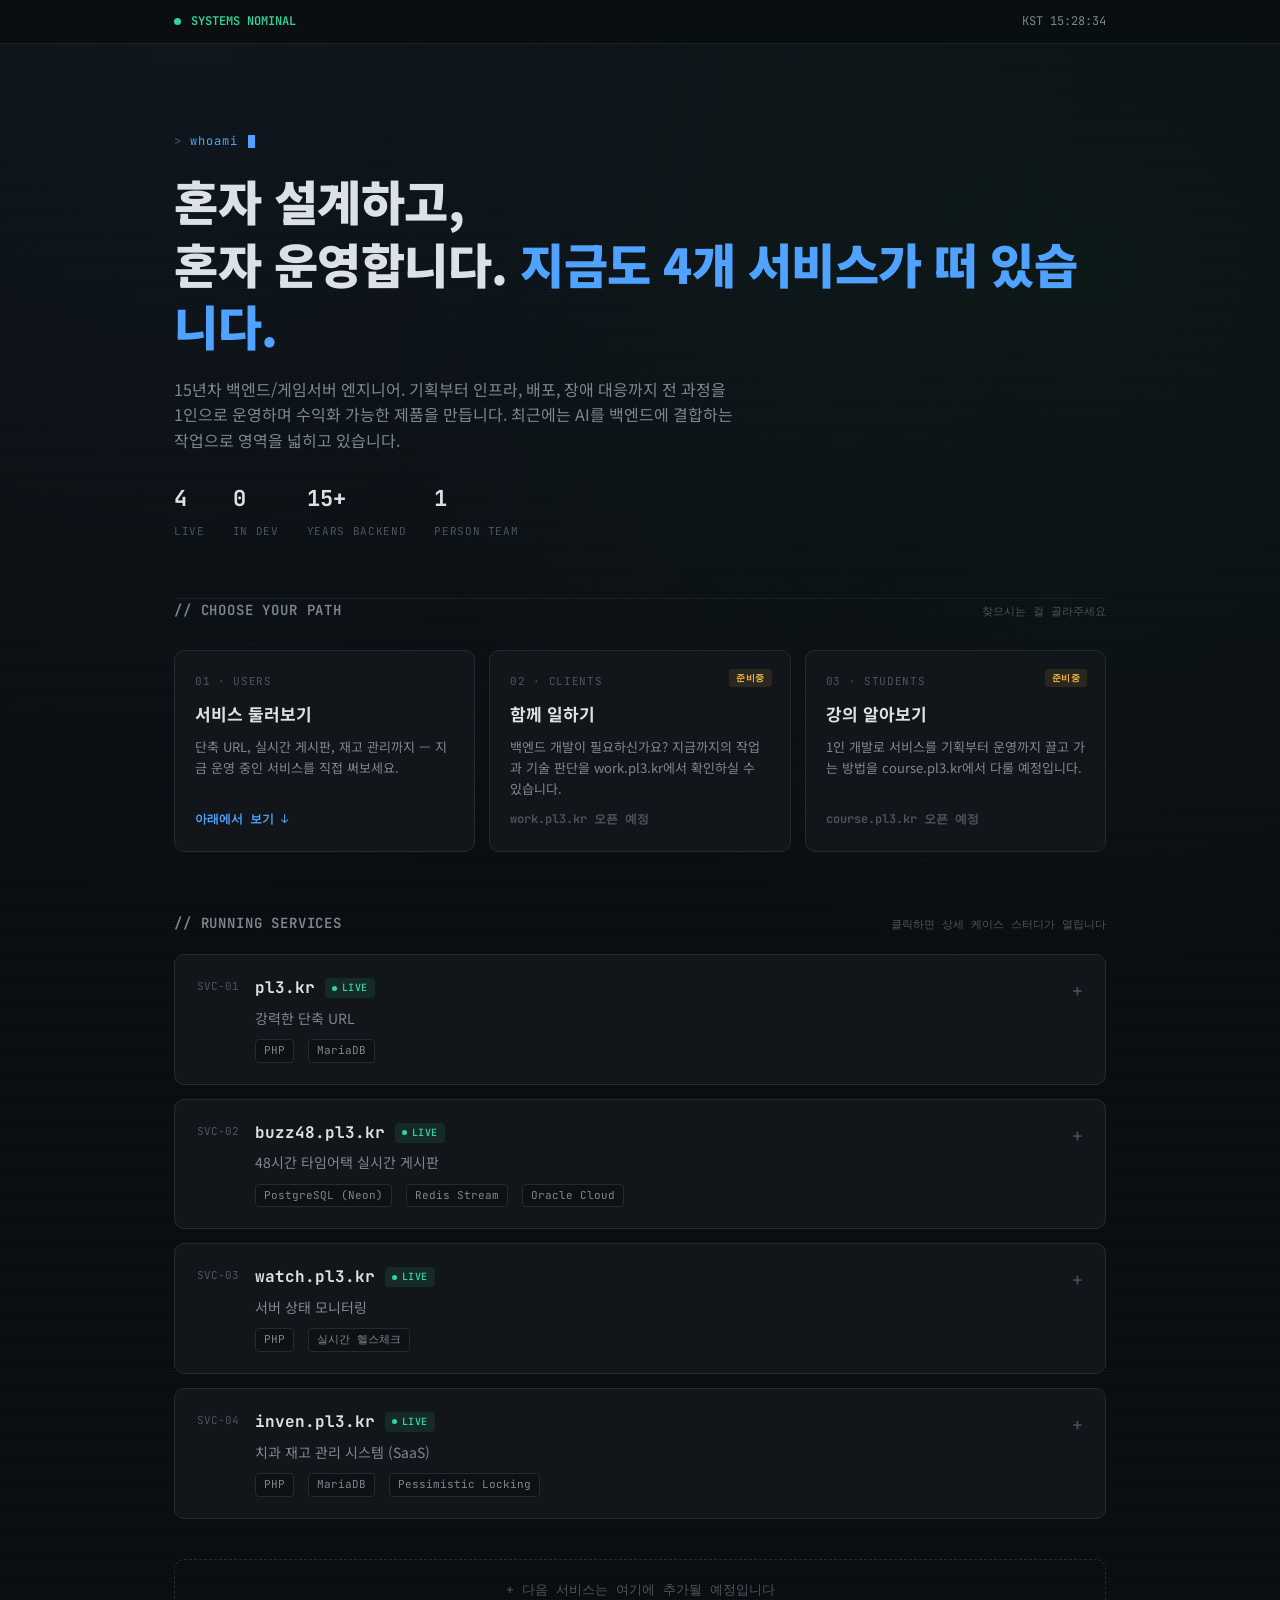
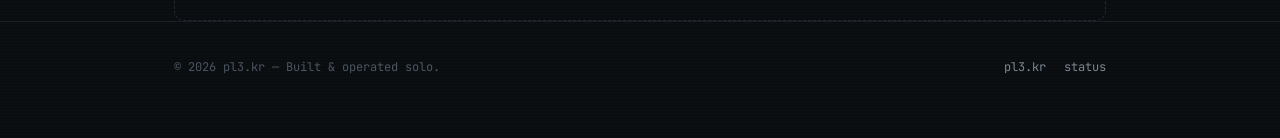
==== index.html @ 77e53bdc "hub.pl3.kr 초기 배포" ====
<!DOCTYPE html>
<html lang="ko">
<head>
<meta charset="UTF-8">
<meta name="viewport" content="width=device-width, initial-scale=1.0">
<title>hub.pl3.kr :: 운영 중인 서비스</title>
<link rel="preconnect" href="https://fonts.googleapis.com">
<link rel="preconnect" href="https://fonts.gstatic.com" crossorigin>
<link href="https://fonts.googleapis.com/css2?family=JetBrains+Mono:wght@400;500;600;700&family=Noto+Sans+KR:wght@400;500;700;900&display=swap" rel="stylesheet">
<style>
  :root{
    --bg: #0a0d10;
    --bg-raise: #0d1114;
    --panel: #12161b;
    --panel-hover: #161b21;
    --border: #232a32;
    --border-soft: #1a2027;
    --text: #dce1e6;
    --text-dim: #7c8792;
    --text-faint: #4b5560;
    --live: #34d399;
    --dev: #f5b942;
    --down: #f2555a;
    --signal: #4fa3ff;
    --mono: 'JetBrains Mono', monospace;
    --sans: 'Noto Sans KR', sans-serif;
  }
  *{ box-sizing: border-box; }
  html{ scroll-behavior: smooth; }
  body{
    margin:0;
    background: var(--bg);
    background-image:
      radial-gradient(circle at 15% 0%, rgba(79,163,255,0.06), transparent 45%),
      radial-gradient(circle at 85% 15%, rgba(52,211,153,0.05), transparent 40%),
      repeating-linear-gradient(0deg, rgba(255,255,255,0.012) 0px, rgba(255,255,255,0.012) 1px, transparent 1px, transparent 3px);
    color: var(--text);
    font-family: var(--sans);
    line-height: 1.6;
    -webkit-font-smoothing: antialiased;
  }
  ::selection{ background: rgba(79,163,255,0.3); }
  a{ color: inherit; }

  .wrap{ max-width: 980px; margin: 0 auto; padding: 0 24px; }

  /* ---------- boot bar ---------- */
  .bootbar{
    border-bottom: 1px solid var(--border-soft);
    background: rgba(10,13,16,0.85);
    backdrop-filter: blur(6px);
    position: sticky; top:0; z-index: 50;
  }
  .bootbar-inner{
    max-width: 980px; margin:0 auto; padding: 12px 24px;
    display:flex; align-items:center; justify-content:space-between;
    font-family: var(--mono); font-size: 12px; color: var(--text-dim);
  }
  .bootbar-left{ display:flex; align-items:center; gap:10px; }
  .dot{ width:7px; height:7px; border-radius:50%; background: var(--live); flex-shrink:0; }
  .dot.pulse{ animation: pulse 2.4s ease-in-out infinite; }
  @keyframes pulse{ 0%,100%{ opacity:1; box-shadow:0 0 0 0 rgba(52,211,153,0.5);} 50%{ opacity:.65; box-shadow:0 0 0 4px rgba(52,211,153,0);} }
  .bootbar-status{ color: var(--live); font-weight:600; }
  .cursor{ display:inline-block; width:7px; height:13px; background:var(--signal); margin-left:2px; animation: blink 1s step-end infinite; vertical-align: -1px; }
  @keyframes blink{ 50%{ opacity:0; } }

  /* ---------- hero ---------- */
  .hero{ padding: 88px 0 56px; border-bottom: 1px solid var(--border-soft); }
  .eyebrow{
    font-family: var(--mono); font-size: 12px; color: var(--signal);
    letter-spacing: 0.08em; margin-bottom: 18px; display:flex; align-items:center; gap:8px;
  }
  .eyebrow::before{ content:'>'; color: var(--text-faint); }
  h1{
    font-family: var(--sans); font-weight:900; font-size: clamp(32px, 5vw, 48px);
    line-height:1.3; margin: 0 0 20px; letter-spacing:-0.01em;
  }
  h1 .hl{ color: var(--signal); }
  .hero p{ color: var(--text-dim); font-size:16px; max-width: 560px; margin:0 0 28px; }
  .stat-row{ display:flex; gap:28px; flex-wrap:wrap; font-family: var(--mono); }
  .stat{ }
  .stat b{ display:block; font-size:22px; color: var(--text); font-weight:700; }
  .stat span{ font-size:11px; color: var(--text-faint); text-transform:uppercase; letter-spacing:.06em; }

  /* ---------- gateway (entry cards) ---------- */
  .gateway{ padding: 8px 0 12px; display:grid; grid-template-columns: repeat(3, 1fr); gap:14px; }
  .gate-card{
    border:1px solid var(--border); background: var(--panel); border-radius:10px;
    padding: 22px 20px; text-decoration:none; color:var(--text);
    display:flex; flex-direction:column; gap:10px; position:relative;
    transition: border-color .18s ease, background .18s ease, transform .18s ease;
  }
  .gate-card:hover{ border-color:#2c353f; background: var(--panel-hover); transform: translateY(-2px); }
  .gate-icon{
    font-family: var(--mono); font-size:11px; color: var(--text-faint);
    letter-spacing:.06em; text-transform:uppercase;
  }
  .gate-title{ font-family: var(--sans); font-weight:700; font-size:17px; }
  .gate-desc{ font-size:13px; color: var(--text-dim); margin:0; flex:1; }
  .gate-cta{ font-family: var(--mono); font-size:12px; color: var(--signal); font-weight:600; }
  .gate-card.soon{ cursor:default; }
  .gate-card.soon:hover{ transform:none; border-color: var(--border); background: var(--panel); }
  .gate-card.soon .gate-cta{ color: var(--text-faint); }
  .soon-chip{
    position:absolute; top:18px; right:18px;
    font-family: var(--mono); font-size:9px; font-weight:600; color: var(--dev);
    background: rgba(245,185,66,0.1); padding:2px 7px; border-radius:4px; letter-spacing:.05em;
  }

  /* ---------- services ---------- */
  .section-head{ padding: 48px 0 20px; display:flex; align-items:baseline; justify-content:space-between; gap:16px; flex-wrap:wrap; }
  .section-head h2{ font-family: var(--mono); font-size:14px; color: var(--text-dim); font-weight:600; letter-spacing:.06em; margin:0; text-transform:uppercase; }
  .section-head small{ font-family: var(--mono); font-size:11px; color: var(--text-faint); }

  .grid{ display:grid; grid-template-columns: 1fr; gap: 14px; padding-bottom: 40px; }

  .card{
    border:1px solid var(--border); background: var(--panel);
    border-radius: 10px; overflow:hidden; transition: border-color .18s ease, background .18s ease;
  }
  .card:hover{ border-color:#2c353f; background: var(--panel-hover); }

  .card-head{
    padding: 20px 22px; display:flex; align-items:flex-start; justify-content:space-between; gap:16px;
    cursor:pointer; user-select:none;
  }
  .card-head-left{ display:flex; gap:16px; align-items:flex-start; flex:1; min-width:0; }
  .card-index{ font-family: var(--mono); font-size:11px; color: var(--text-faint); padding-top:3px; white-space:nowrap; }
  .card-title-row{ display:flex; align-items:center; gap:10px; flex-wrap:wrap; margin-bottom:6px; }
  .card-title{ font-family: var(--mono); font-size:16px; font-weight:700; color: var(--text); }
  .status-chip{
    font-family: var(--mono); font-size:10px; font-weight:600; padding:2px 7px; border-radius:4px;
    display:inline-flex; align-items:center; gap:5px; letter-spacing:.04em; text-transform:uppercase;
  }
  .status-chip .dot{ width:5px; height:5px; }
  .status-chip.live{ color: var(--live); background: rgba(52,211,153,0.1); }
  .status-chip.live .dot{ background: var(--live); }
  .status-chip.dev{ color: var(--dev); background: rgba(245,185,66,0.1); }
  .status-chip.dev .dot{ background: var(--dev); }

  .card-tagline{ color: var(--text-dim); font-size:14px; margin:0; }
  .card-meta{ display:flex; gap:14px; margin-top:10px; flex-wrap:wrap; }
  .stack-tag{
    font-family: var(--mono); font-size:11px; color: var(--text-dim);
    border:1px solid var(--border); padding:2px 8px; border-radius:4px; background: var(--bg-raise);
  }
  .card-toggle{
    font-family: var(--mono); font-size:18px; color: var(--text-faint); flex-shrink:0; padding-top:2px;
    transition: transform .2s ease;
  }
  .card.open .card-toggle{ transform: rotate(45deg); color: var(--signal); }

  .card-body{
    max-height:0; overflow:hidden; transition: max-height .3s ease;
    border-top: 1px solid transparent;
  }
  .card.open .card-body{ border-top: 1px solid var(--border-soft); }
  .card-body-inner{ padding: 20px 22px 24px; display:grid; gap:16px; }
  .cs-block b{
    display:block; font-family: var(--mono); font-size:11px; color: var(--text-faint);
    text-transform:uppercase; letter-spacing:.06em; margin-bottom:5px;
  }
  .cs-block p{ margin:0; font-size:14px; color: var(--text-dim); }
  .card-links{ display:flex; gap:10px; margin-top:4px; }
  .btn{
    font-family: var(--mono); font-size:12px; font-weight:600; padding:8px 14px; border-radius:6px;
    border:1px solid var(--signal); color: var(--signal); text-decoration:none; display:inline-flex; align-items:center; gap:6px;
    transition: background .15s ease, color .15s ease;
  }
  .btn:hover{ background: var(--signal); color:#08131f; }

  .add-card{
    border:1px dashed var(--border); border-radius:10px; padding:20px 22px;
    font-family: var(--mono); font-size:13px; color: var(--text-faint); text-align:center;
  }

  /* ---------- footer ---------- */
  footer{ border-top:1px solid var(--border-soft); padding: 36px 0 60px; }
  footer .foot-row{ display:flex; justify-content:space-between; align-items:center; flex-wrap:wrap; gap:12px; }
  footer p{ margin:0; font-family: var(--mono); font-size:12px; color: var(--text-faint); }
  footer .links{ display:flex; gap:18px; font-family: var(--mono); font-size:12px; }
  footer .links a{ color: var(--text-dim); text-decoration:none; }
  footer .links a:hover{ color: var(--signal); }

  @media (prefers-reduced-motion: reduce){
    *{ animation: none !important; transition: none !important; }
  }

  @media (max-width: 600px){
    .hero{ padding: 64px 0 40px; }
    .stat-row{ gap:20px; }
    .card-head{ padding:16px 16px; }
    .card-body-inner{ padding:16px 16px 20px; }
    .gateway{ grid-template-columns: 1fr; }
  }
</style>
</head>
<body>

<div class="bootbar">
  <div class="bootbar-inner">
    <div class="bootbar-left">
      <span class="dot pulse"></span>
      <span class="bootbar-status" id="bootStatus">SYSTEMS NOMINAL</span>
    </div>
    <div id="bootClock">KST --:--:--</div>
  </div>
</div>

<div class="wrap">
  <section class="hero">
    <div class="eyebrow">whoami<span class="cursor"></span></div>
    <h1>혼자 설계하고,<br>혼자 운영합니다. <span class="hl">지금도 4개 서비스가 떠 있습니다.</span></h1>
    <p>15년차 백엔드/게임서버 엔지니어. 기획부터 인프라, 배포, 장애 대응까지 전 과정을 1인으로 운영하며 수익화 가능한 제품을 만듭니다. 최근에는 AI를 백엔드에 결합하는 작업으로 영역을 넓히고 있습니다.</p>
    <div class="stat-row">
      <div class="stat"><b id="statLive">3</b><span>Live</span></div>
      <div class="stat"><b id="statDev">1</b><span>In Dev</span></div>
      <div class="stat"><b>15+</b><span>Years Backend</span></div>
      <div class="stat"><b>1</b><span>Person Team</span></div>
    </div>
  </section>

  <div class="section-head" style="padding-top:0;">
    <h2>// Choose Your Path</h2>
    <small>찾으시는 걸 골라주세요</small>
  </div>

  <div class="gateway">
    <a class="gate-card" href="#services">
      <span class="gate-icon">01 · Users</span>
      <span class="gate-title">서비스 둘러보기</span>
      <p class="gate-desc">단축 URL, 실시간 게시판, 재고 관리까지 — 지금 운영 중인 서비스를 직접 써보세요.</p>
      <span class="gate-cta">아래에서 보기 ↓</span>
    </a>
    <a class="gate-card soon" href="https://work.pl3.kr/" onclick="return false;">
      <span class="soon-chip">준비중</span>
      <span class="gate-icon">02 · Clients</span>
      <span class="gate-title">함께 일하기</span>
      <p class="gate-desc">백엔드 개발이 필요하신가요? 지금까지의 작업과 기술 판단을 work.pl3.kr에서 확인하실 수 있습니다.</p>
      <span class="gate-cta">work.pl3.kr 오픈 예정</span>
    </a>
    <a class="gate-card soon" href="https://course.pl3.kr/" onclick="return false;">
      <span class="soon-chip">준비중</span>
      <span class="gate-icon">03 · Students</span>
      <span class="gate-title">강의 알아보기</span>
      <p class="gate-desc">1인 개발로 서비스를 기획부터 운영까지 끌고 가는 방법을 course.pl3.kr에서 다룰 예정입니다.</p>
      <span class="gate-cta">course.pl3.kr 오픈 예정</span>
    </a>
  </div>

  <div class="section-head" id="services">
    <h2>// Running Services</h2>
    <small>클릭하면 상세 케이스 스터디가 열립니다</small>
  </div>

  <div class="grid" id="cardGrid"></div>

  <div class="add-card">+ 다음 서비스는 여기에 추가될 예정입니다</div>
</div>

<footer>
  <div class="wrap foot-row">
    <p>© 2026 pl3.kr — Built & operated solo.</p>
    <div class="links">
      <a href="https://pl3.kr/" target="_blank" rel="noopener">pl3.kr</a>
      <a href="https://watch.pl3.kr/" target="_blank" rel="noopener">status</a>
    </div>
  </div>
</footer>

<script>
const projects = [
  {
    idx: "SVC-01",
    name: "pl3.kr",
    tagline: "강력한 단축 URL",
    url: "https://pl3.kr/",
    status: "live",
    stack: ["PHP", "MariaDB"],
    problem: "긴 URL을 공유할 때마다 링크가 깨지거나, 어떤 링크가 얼마나 클릭됐는지 알 방법이 없었습니다.",
    solution: "커스텀 슬러그와 클릭 통계를 지원하는 경량 단축 URL 엔진을 PHP로 직접 구현했습니다. 다른 서비스(watch.pl3.kr, buzz48)의 링크 배포에도 내부적으로 활용하고 있습니다.",
    impact: "포트폴리오 전체 서비스의 공유 인프라 역할을 겸하며, 실사용 트래픽으로 안정성을 검증 중입니다."
  },
  {
    idx: "SVC-02",
    name: "buzz48.pl3.kr",
    tagline: "48시간 타임어택 실시간 게시판",
    url: "https://buzz48.pl3.kr/",
    status: "live",
    stack: ["PostgreSQL (Neon)", "Redis Stream", "Oracle Cloud"],
    problem: "실시간성이 핵심인 게시판에서 인기글 순위와 최신 글 노출을 동시에 신뢰성 있게 처리해야 했습니다. SQLite로는 동시 쓰기 부하를 감당하기 어려웠습니다.",
    solution: "Upstash 대신 Oracle Cloud에 Redis를 직접 구축해 비용과 지연을 통제했고, 메시지 저장에 Redis Stream을 사용했습니다. 게시물 생성 시각을 서버·클라이언트 양쪽에서 이중 검증하고, 인기글 산정에는 슬라이딩 윈도우 기반 HOT 알고리즘을 적용해 '48시간'이라는 서비스 컨셉을 기술적으로 구현했습니다.",
    impact: "PostgreSQL(Neon) 전환으로 확장성을 확보했고, 자체 호스팅 Redis로 운영 비용을 낮췄습니다."
  },
  {
    idx: "SVC-03",
    name: "watch.pl3.kr",
    tagline: "서버 상태 모니터링",
    url: "https://watch.pl3.kr/",
    status: "live",
    stack: ["PHP", "실시간 헬스체크"],
    problem: "혼자 여러 서비스를 운영하다 보니 장애를 사용자보다 먼저 알아채는 게 항상 늦었습니다.",
    solution: "pl3.kr 생태계 전체 서비스의 가동 상태를 한 화면에서 확인할 수 있는 모니터링 도구를 만들었습니다. 이 페이지 상단의 상태 표시도 같은 철학에서 출발합니다.",
    impact: "장애 인지 시간을 단축하고, 다른 서비스 운영의 기반 인프라가 되었습니다."
  },
  {
    idx: "SVC-04",
    name: "inven.pl3.kr",
    tagline: "치과 재고 관리 시스템 (SaaS)",
    url: "https://inven.pl3.kr/",
    status: "live",
    stack: ["PHP", "MariaDB", "Pessimistic Locking"],
    problem: "여러 직원이 동시에 재고를 입출고 처리하면서 수량이 꼬이는 동시성 문제가 실제 운영 중 발생했습니다.",
    solution: "원인을 분석해 비관적 락(Pessimistic Locking)과 단일 트랜잭션 스코프로 재설계했고, 이 과정을 포스트모템 문서로 남겨 재발을 방지했습니다.",
    impact: "데이터 정합성 이슈를 근본적으로 해결하며, 실제 치과 현장에서 사용 가능한 신뢰도를 확보했습니다."
  }
];

const grid = document.getElementById('cardGrid');

function renderCards(){
  grid.innerHTML = projects.map((p, i) => `
    <div class="card" data-i="${i}">
      <div class="card-head" onclick="toggleCard(${i})">
        <div class="card-head-left">
          <div class="card-index">${p.idx}</div>
          <div>
            <div class="card-title-row">
              <span class="card-title">${p.name}</span>
              <span class="status-chip ${p.status}">
                <span class="dot ${p.status === 'live' ? 'pulse' : ''}"></span>
                ${p.status === 'live' ? 'LIVE' : 'DEV'}
              </span>
            </div>
            <p class="card-tagline">${p.tagline}</p>
            <div class="card-meta">
              ${p.stack.map(s => `<span class="stack-tag">${s}</span>`).join('')}
            </div>
          </div>
        </div>
        <div class="card-toggle">+</div>
      </div>
      <div class="card-body">
        <div class="card-body-inner">
          <div class="cs-block"><b>Problem</b><p>${p.problem}</p></div>
          <div class="cs-block"><b>Solution</b><p>${p.solution}</p></div>
          <div class="cs-block"><b>Impact</b><p>${p.impact}</p></div>
          <div class="card-links">
            <a class="btn" href="${p.url}" target="_blank" rel="noopener" onclick="event.stopPropagation()">서비스 열기 →</a>
          </div>
        </div>
      </div>
    </div>
  `).join('');
}
renderCards();

function toggleCard(i){
  const card = document.querySelector(`.card[data-i="${i}"]`);
  const body = card.querySelector('.card-body');
  const isOpen = card.classList.contains('open');
  document.querySelectorAll('.card.open').forEach(c => {
    c.classList.remove('open');
    c.querySelector('.card-body').style.maxHeight = null;
  });
  if(!isOpen){
    card.classList.add('open');
    body.style.maxHeight = body.scrollHeight + 'px';
  }
}

document.getElementById('statLive').textContent = projects.filter(p => p.status === 'live').length;
document.getElementById('statDev').textContent = projects.filter(p => p.status === 'dev').length;

function tick(){
  const now = new Date();
  const kst = new Date(now.getTime() + (9*60 - now.getTimezoneOffset())*60000);
  const hh = String(kst.getHours()).padStart(2,'0');
  const mm = String(kst.getMinutes()).padStart(2,'0');
  const ss = String(kst.getSeconds()).padStart(2,'0');
  document.getElementById('bootClock').textContent = `KST ${hh}:${mm}:${ss}`;
}
tick();
setInterval(tick, 1000);
</script>

</body>
</html>
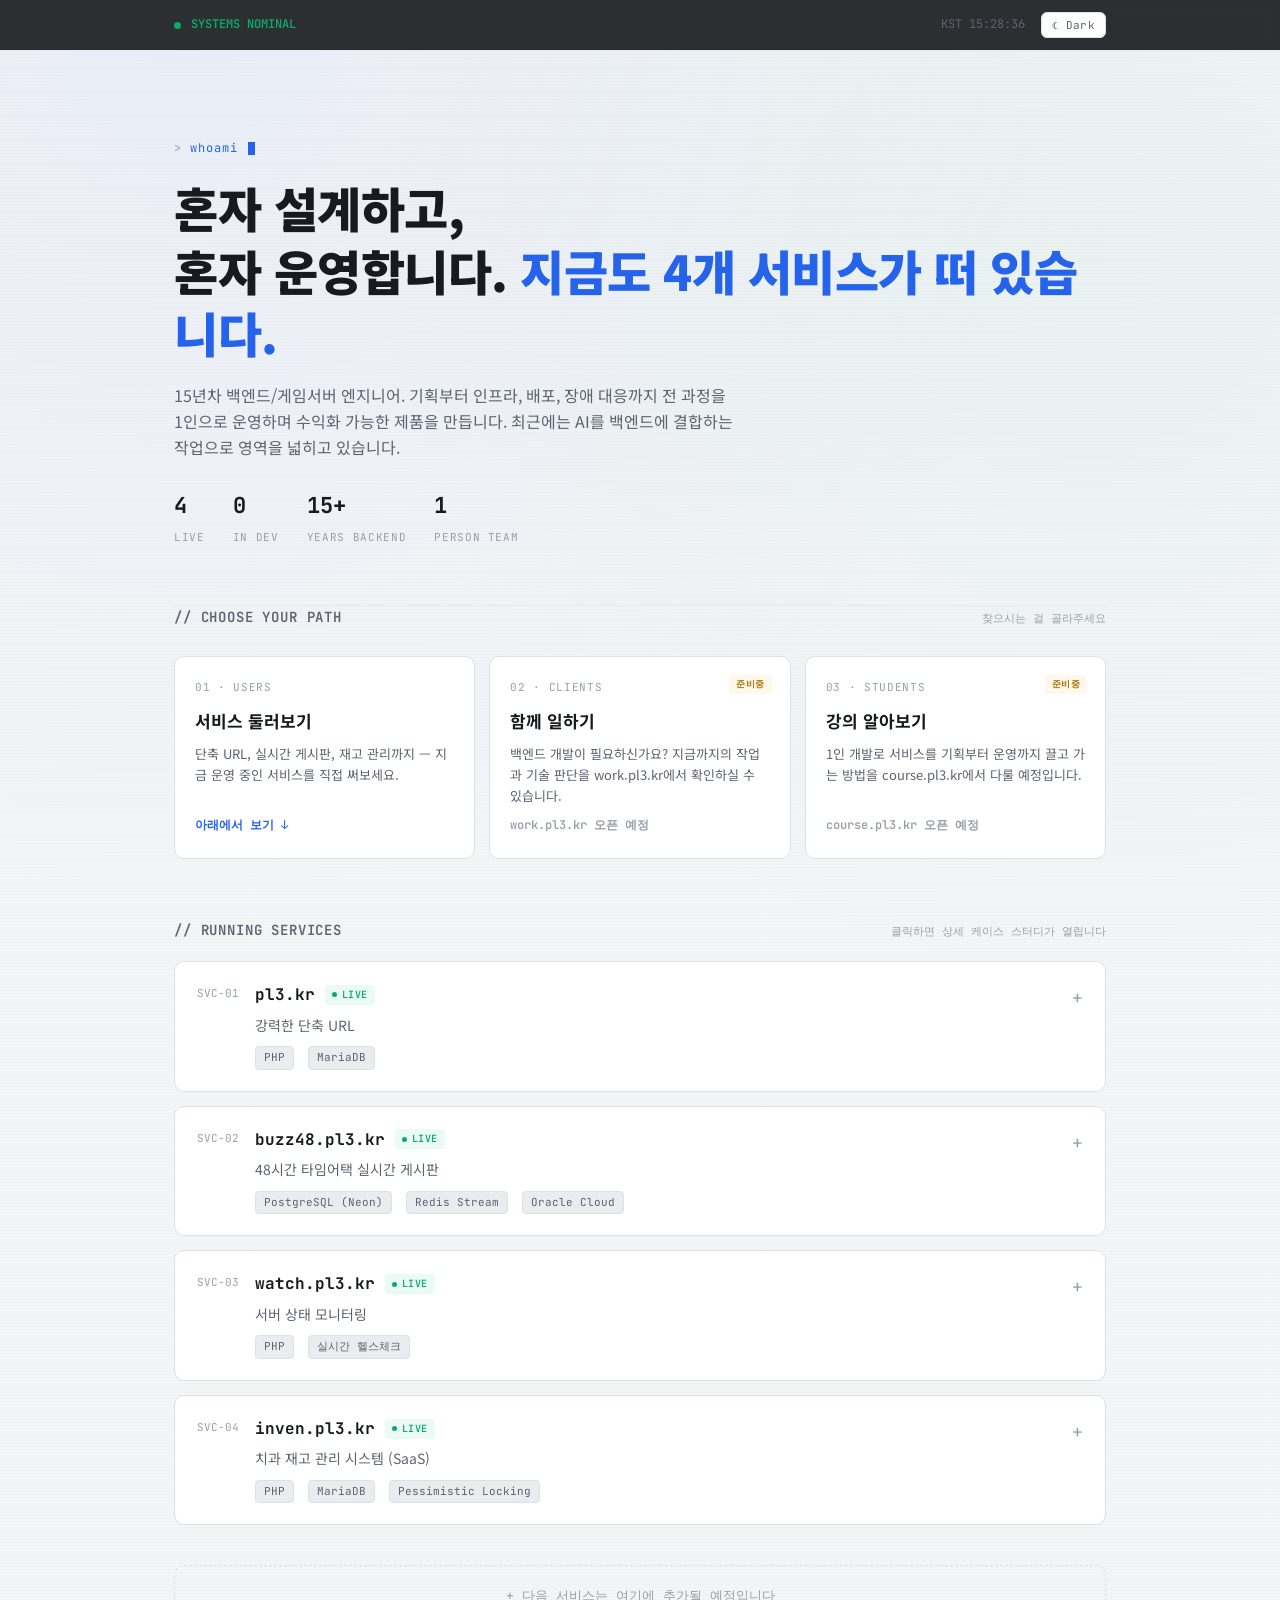
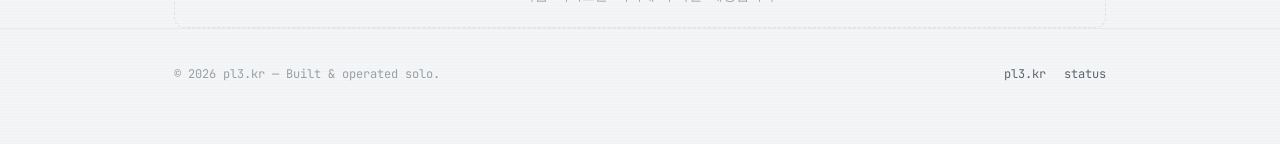
==== commit 63796c92: "수정" ====
--- a/index.html
+++ b/index.html
@@ -9,6 +9,27 @@
 <link href="https://fonts.googleapis.com/css2?family=JetBrains+Mono:wght@400;500;600;700&family=Noto+Sans+KR:wght@400;500;700;900&display=swap" rel="stylesheet">
 <style>
   :root{
+    /* light (default) */
+    --bg: #f4f5f7;
+    --bg-raise: #eaecef;
+    --panel: #ffffff;
+    --panel-hover: #f8f9fa;
+    --border: #dde1e6;
+    --border-soft: #e7eaed;
+    --text: #171b21;
+    --text-dim: #5b6470;
+    --text-faint: #97a0a8;
+    --live: #0ea968;
+    --dev: #a8760a;
+    --down: #d63b41;
+    --signal: #2563eb;
+    --glow-1: rgba(37,99,235,0.05);
+    --glow-2: rgba(14,169,104,0.045);
+    --scanline: rgba(0,0,0,0.012);
+    --mono: 'JetBrains Mono', monospace;
+    --sans: 'Noto Sans KR', sans-serif;
+  }
+  html[data-theme="dark"]{
     --bg: #0a0d10;
     --bg-raise: #0d1114;
     --panel: #12161b;
@@ -22,8 +43,9 @@
     --dev: #f5b942;
     --down: #f2555a;
     --signal: #4fa3ff;
-    --mono: 'JetBrains Mono', monospace;
-    --sans: 'Noto Sans KR', sans-serif;
+    --glow-1: rgba(79,163,255,0.06);
+    --glow-2: rgba(52,211,153,0.05);
+    --scanline: rgba(255,255,255,0.012);
   }
   *{ box-sizing: border-box; }
   html{ scroll-behavior: smooth; }
@@ -31,13 +53,14 @@
     margin:0;
     background: var(--bg);
     background-image:
-      radial-gradient(circle at 15% 0%, rgba(79,163,255,0.06), transparent 45%),
-      radial-gradient(circle at 85% 15%, rgba(52,211,153,0.05), transparent 40%),
-      repeating-linear-gradient(0deg, rgba(255,255,255,0.012) 0px, rgba(255,255,255,0.012) 1px, transparent 1px, transparent 3px);
+      radial-gradient(circle at 15% 0%, var(--glow-1), transparent 45%),
+      radial-gradient(circle at 85% 15%, var(--glow-2), transparent 40%),
+      repeating-linear-gradient(0deg, var(--scanline) 0px, var(--scanline) 1px, transparent 1px, transparent 3px);
     color: var(--text);
     font-family: var(--sans);
     line-height: 1.6;
     -webkit-font-smoothing: antialiased;
+    transition: background-color .2s ease, color .2s ease;
   }
   ::selection{ background: rgba(79,163,255,0.3); }
   a{ color: inherit; }
@@ -61,6 +84,13 @@
   .dot.pulse{ animation: pulse 2.4s ease-in-out infinite; }
   @keyframes pulse{ 0%,100%{ opacity:1; box-shadow:0 0 0 0 rgba(52,211,153,0.5);} 50%{ opacity:.65; box-shadow:0 0 0 4px rgba(52,211,153,0);} }
   .bootbar-status{ color: var(--live); font-weight:600; }
+  .bootbar-right{ display:flex; align-items:center; gap:16px; }
+  .theme-toggle{
+    font-family: var(--mono); font-size:11px; color: var(--text-dim);
+    border:1px solid var(--border); background: var(--panel); padding:5px 10px; border-radius:6px;
+    cursor:pointer; letter-spacing:.03em; transition: border-color .15s ease, color .15s ease;
+  }
+  .theme-toggle:hover{ border-color:#2c353f; color: var(--text); }
   .cursor{ display:inline-block; width:7px; height:13px; background:var(--signal); margin-left:2px; animation: blink 1s step-end infinite; vertical-align: -1px; }
   @keyframes blink{ 50%{ opacity:0; } }
 
@@ -194,6 +224,12 @@
     .gateway{ grid-template-columns: 1fr; }
   }
 </style>
+<script>
+  (function(){
+    const saved = localStorage.getItem('pl3-theme');
+    if(saved === 'dark'){ document.documentElement.setAttribute('data-theme','dark'); }
+  })();
+</script>
 </head>
 <body>
 
@@ -203,7 +239,10 @@
       <span class="dot pulse"></span>
       <span class="bootbar-status" id="bootStatus">SYSTEMS NOMINAL</span>
     </div>
-    <div id="bootClock">KST --:--:--</div>
+    <div class="bootbar-right">
+      <span id="bootClock">KST --:--:--</span>
+      <button class="theme-toggle" id="themeToggle" onclick="toggleTheme()">☾ Dark</button>
+    </div>
   </div>
 </div>
 
@@ -355,6 +394,24 @@
 }
 renderCards();
 
+function toggleTheme(){
+  const root = document.documentElement;
+  const isDark = root.getAttribute('data-theme') === 'dark';
+  if(isDark){
+    root.removeAttribute('data-theme');
+    localStorage.setItem('pl3-theme', 'light');
+  } else {
+    root.setAttribute('data-theme', 'dark');
+    localStorage.setItem('pl3-theme', 'dark');
+  }
+  updateThemeLabel();
+}
+function updateThemeLabel(){
+  const isDark = document.documentElement.getAttribute('data-theme') === 'dark';
+  document.getElementById('themeToggle').textContent = isDark ? '☀ Light' : '☾ Dark';
+}
+updateThemeLabel();
+
 function toggleCard(i){
   const card = document.querySelector(`.card[data-i="${i}"]`);
   const body = card.querySelector('.card-body');
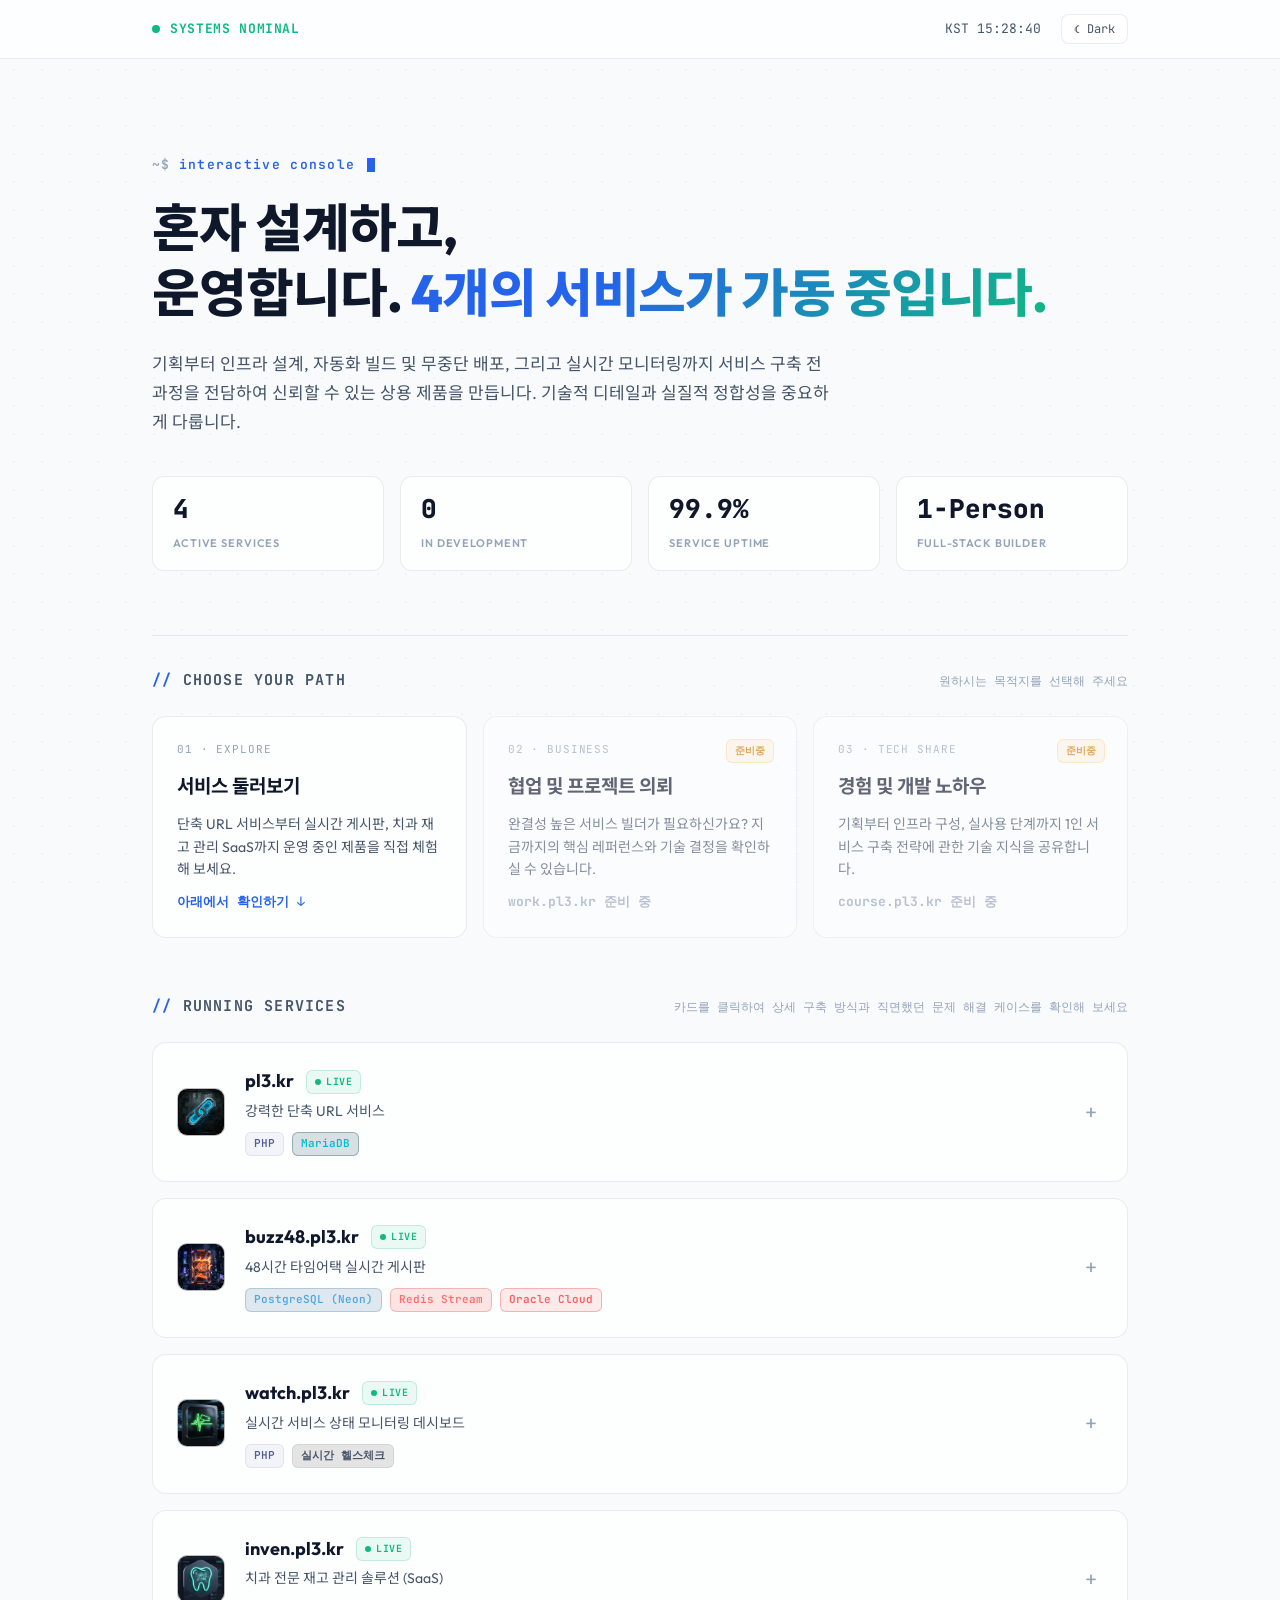
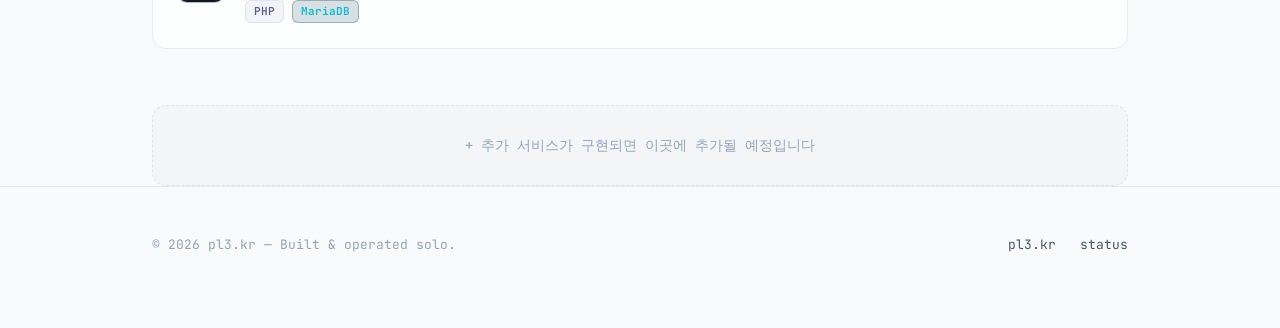
==== commit 266eac14: "feat: 메인 페이지 UI/UX 디자인 개편 및 3D 서비스 로고 리소스 적용" ====
--- a/index.html
+++ b/index.html
@@ -6,232 +6,437 @@
 <title>hub.pl3.kr :: 운영 중인 서비스</title>
 <link rel="preconnect" href="https://fonts.googleapis.com">
 <link rel="preconnect" href="https://fonts.gstatic.com" crossorigin>
-<link href="https://fonts.googleapis.com/css2?family=JetBrains+Mono:wght@400;500;600;700&family=Noto+Sans+KR:wght@400;500;700;900&display=swap" rel="stylesheet">
+<link href="https://fonts.googleapis.com/css2?family=Outfit:wght@300;400;500;600;700;800;900&family=JetBrains+Mono:wght@400;500;600;700&family=Noto+Sans+KR:wght@300;400;500;700;900&display=swap" rel="stylesheet">
 <style>
-  :root{
-    /* light (default) */
-    --bg: #f4f5f7;
-    --bg-raise: #eaecef;
-    --panel: #ffffff;
-    --panel-hover: #f8f9fa;
-    --border: #dde1e6;
-    --border-soft: #e7eaed;
-    --text: #171b21;
-    --text-dim: #5b6470;
-    --text-faint: #97a0a8;
-    --live: #0ea968;
-    --dev: #a8760a;
-    --down: #d63b41;
+  :root {
+    /* Dark Theme (Default) */
+    --bg: #090d13;
+    --panel: rgba(17, 24, 39, 0.7);
+    --panel-hover: rgba(28, 36, 56, 0.85);
+    --border: rgba(255, 255, 255, 0.08);
+    --border-hover: rgba(59, 130, 246, 0.4);
+    --text: #f3f4f6;
+    --text-dim: #9ca3af;
+    --text-faint: #4b5563;
+    
+    --live: #10b981;
+    --dev: #f59e0b;
+    --down: #ef4444;
+    --signal: #3b82f6;
+    --signal-glow: rgba(59, 130, 246, 0.15);
+    
+    --dot: rgba(255, 255, 255, 0.03);
+    --glow: rgba(59, 130, 246, 0.07);
+    --scanline: rgba(255, 255, 255, 0.008);
+    
+    --mono: 'JetBrains Mono', monospace;
+    --sans: 'Outfit', 'Noto Sans KR', sans-serif;
+  }
+  
+  html[data-theme="light"] {
+    /* Light Theme */
+    --bg: #f8fafc;
+    --panel: rgba(255, 255, 255, 0.75);
+    --panel-hover: rgba(255, 255, 255, 0.95);
+    --border: rgba(15, 23, 42, 0.08);
+    --border-hover: rgba(37, 99, 235, 0.35);
+    --text: #0f172a;
+    --text-dim: #475569;
+    --text-faint: #94a3b8;
+    
+    --live: #10b981;
+    --dev: #d97706;
+    --down: #dc2626;
     --signal: #2563eb;
-    --glow-1: rgba(37,99,235,0.05);
-    --glow-2: rgba(14,169,104,0.045);
-    --scanline: rgba(0,0,0,0.012);
-    --mono: 'JetBrains Mono', monospace;
-    --sans: 'Noto Sans KR', sans-serif;
-  }
-  html[data-theme="dark"]{
-    --bg: #0a0d10;
-    --bg-raise: #0d1114;
-    --panel: #12161b;
-    --panel-hover: #161b21;
-    --border: #232a32;
-    --border-soft: #1a2027;
-    --text: #dce1e6;
-    --text-dim: #7c8792;
-    --text-faint: #4b5560;
-    --live: #34d399;
-    --dev: #f5b942;
-    --down: #f2555a;
-    --signal: #4fa3ff;
-    --glow-1: rgba(79,163,255,0.06);
-    --glow-2: rgba(52,211,153,0.05);
-    --scanline: rgba(255,255,255,0.012);
-  }
-  *{ box-sizing: border-box; }
-  html{ scroll-behavior: smooth; }
-  body{
-    margin:0;
+    --signal-glow: rgba(37, 99, 235, 0.12);
+    
+    --dot: rgba(15, 23, 42, 0.03);
+    --glow: rgba(37, 99, 235, 0.04);
+    --scanline: rgba(0, 0, 0, 0.005);
+  }
+
+  * { box-sizing: border-box; }
+  html { scroll-behavior: smooth; }
+  
+  body {
+    margin: 0;
     background: var(--bg);
-    background-image:
-      radial-gradient(circle at 15% 0%, var(--glow-1), transparent 45%),
-      radial-gradient(circle at 85% 15%, var(--glow-2), transparent 40%),
-      repeating-linear-gradient(0deg, var(--scanline) 0px, var(--scanline) 1px, transparent 1px, transparent 3px);
     color: var(--text);
     font-family: var(--sans);
     line-height: 1.6;
     -webkit-font-smoothing: antialiased;
-    transition: background-color .2s ease, color .2s ease;
-  }
-  ::selection{ background: rgba(79,163,255,0.3); }
-  a{ color: inherit; }
-
-  .wrap{ max-width: 980px; margin: 0 auto; padding: 0 24px; }
-
-  /* ---------- boot bar ---------- */
-  .bootbar{
-    border-bottom: 1px solid var(--border-soft);
-    background: rgba(10,13,16,0.85);
-    backdrop-filter: blur(6px);
-    position: sticky; top:0; z-index: 50;
-  }
-  .bootbar-inner{
-    max-width: 980px; margin:0 auto; padding: 12px 24px;
-    display:flex; align-items:center; justify-content:space-between;
+    position: relative;
+    overflow-x: hidden;
+    transition: background-color .4s cubic-bezier(0.16, 1, 0.3, 1), color .4s cubic-bezier(0.16, 1, 0.3, 1);
+  }
+
+  /* Grid & Pattern Layer */
+  body::before {
+    content: '';
+    position: fixed;
+    top: 0; left: 0; right: 0; bottom: 0;
+    z-index: -2;
+    background-image: radial-gradient(var(--dot) 1.5px, transparent 1.5px);
+    background-size: 28px 28px;
+    pointer-events: none;
+  }
+  
+  /* Smooth Ambient Pointer Glow */
+  .glow-bg {
+    position: fixed;
+    width: 600px;
+    height: 600px;
+    background: radial-gradient(circle, var(--glow) 0%, transparent 70%);
+    border-radius: 50%;
+    z-index: -1;
+    pointer-events: none;
+    transform: translate(-50%, -50%);
+    transition: background .4s ease;
+    mix-blend-mode: screen;
+  }
+
+  ::selection { background: rgba(59, 130, 246, 0.25); }
+  a { color: inherit; text-decoration: none; }
+
+  .wrap { max-width: 1040px; margin: 0 auto; padding: 0 32px; }
+
+  /* ---------- Sticky System Bar ---------- */
+  .bootbar {
+    border-bottom: 1px solid var(--border);
+    background: var(--panel);
+    backdrop-filter: blur(12px) saturate(180%);
+    -webkit-backdrop-filter: blur(12px) saturate(180%);
+    position: sticky; top: 0; z-index: 100;
+    transition: border-color .3s, background .3s;
+  }
+  .bootbar-inner {
+    max-width: 1040px; margin: 0 auto; padding: 14px 32px;
+    display: flex; align-items: center; justify-content: space-between;
+    font-family: var(--mono); font-size: 13px; color: var(--text-dim);
+  }
+  .bootbar-left { display: flex; align-items: center; gap: 10px; }
+  .dot { width: 8px; height: 8px; border-radius: 50%; background: var(--live); flex-shrink: 0; }
+  .dot.pulse { animation: pulse 2s cubic-bezier(0.4, 0, 0.6, 1) infinite; }
+  
+  @keyframes pulse {
+    0%, 100% { opacity: 1; transform: scale(1); box-shadow: 0 0 0 0 rgba(16, 185, 129, 0.4); }
+    50% { opacity: .7; transform: scale(0.92); box-shadow: 0 0 0 6px rgba(16, 185, 129, 0); }
+  }
+  
+  .bootbar-status { color: var(--live); font-weight: 700; letter-spacing: 0.05em; }
+  .bootbar-right { display: flex; align-items: center; gap: 20px; }
+  
+  .theme-toggle {
     font-family: var(--mono); font-size: 12px; color: var(--text-dim);
-  }
-  .bootbar-left{ display:flex; align-items:center; gap:10px; }
-  .dot{ width:7px; height:7px; border-radius:50%; background: var(--live); flex-shrink:0; }
-  .dot.pulse{ animation: pulse 2.4s ease-in-out infinite; }
-  @keyframes pulse{ 0%,100%{ opacity:1; box-shadow:0 0 0 0 rgba(52,211,153,0.5);} 50%{ opacity:.65; box-shadow:0 0 0 4px rgba(52,211,153,0);} }
-  .bootbar-status{ color: var(--live); font-weight:600; }
-  .bootbar-right{ display:flex; align-items:center; gap:16px; }
-  .theme-toggle{
-    font-family: var(--mono); font-size:11px; color: var(--text-dim);
-    border:1px solid var(--border); background: var(--panel); padding:5px 10px; border-radius:6px;
-    cursor:pointer; letter-spacing:.03em; transition: border-color .15s ease, color .15s ease;
-  }
-  .theme-toggle:hover{ border-color:#2c353f; color: var(--text); }
-  .cursor{ display:inline-block; width:7px; height:13px; background:var(--signal); margin-left:2px; animation: blink 1s step-end infinite; vertical-align: -1px; }
-  @keyframes blink{ 50%{ opacity:0; } }
-
-  /* ---------- hero ---------- */
-  .hero{ padding: 88px 0 56px; border-bottom: 1px solid var(--border-soft); }
-  .eyebrow{
-    font-family: var(--mono); font-size: 12px; color: var(--signal);
-    letter-spacing: 0.08em; margin-bottom: 18px; display:flex; align-items:center; gap:8px;
-  }
-  .eyebrow::before{ content:'>'; color: var(--text-faint); }
-  h1{
-    font-family: var(--sans); font-weight:900; font-size: clamp(32px, 5vw, 48px);
-    line-height:1.3; margin: 0 0 20px; letter-spacing:-0.01em;
-  }
-  h1 .hl{ color: var(--signal); }
-  .hero p{ color: var(--text-dim); font-size:16px; max-width: 560px; margin:0 0 28px; }
-  .stat-row{ display:flex; gap:28px; flex-wrap:wrap; font-family: var(--mono); }
-  .stat{ }
-  .stat b{ display:block; font-size:22px; color: var(--text); font-weight:700; }
-  .stat span{ font-size:11px; color: var(--text-faint); text-transform:uppercase; letter-spacing:.06em; }
-
-  /* ---------- gateway (entry cards) ---------- */
-  .gateway{ padding: 8px 0 12px; display:grid; grid-template-columns: repeat(3, 1fr); gap:14px; }
-  .gate-card{
-    border:1px solid var(--border); background: var(--panel); border-radius:10px;
-    padding: 22px 20px; text-decoration:none; color:var(--text);
-    display:flex; flex-direction:column; gap:10px; position:relative;
-    transition: border-color .18s ease, background .18s ease, transform .18s ease;
-  }
-  .gate-card:hover{ border-color:#2c353f; background: var(--panel-hover); transform: translateY(-2px); }
-  .gate-icon{
-    font-family: var(--mono); font-size:11px; color: var(--text-faint);
-    letter-spacing:.06em; text-transform:uppercase;
-  }
-  .gate-title{ font-family: var(--sans); font-weight:700; font-size:17px; }
-  .gate-desc{ font-size:13px; color: var(--text-dim); margin:0; flex:1; }
-  .gate-cta{ font-family: var(--mono); font-size:12px; color: var(--signal); font-weight:600; }
-  .gate-card.soon{ cursor:default; }
-  .gate-card.soon:hover{ transform:none; border-color: var(--border); background: var(--panel); }
-  .gate-card.soon .gate-cta{ color: var(--text-faint); }
-  .soon-chip{
-    position:absolute; top:18px; right:18px;
-    font-family: var(--mono); font-size:9px; font-weight:600; color: var(--dev);
-    background: rgba(245,185,66,0.1); padding:2px 7px; border-radius:4px; letter-spacing:.05em;
-  }
-
-  /* ---------- services ---------- */
-  .section-head{ padding: 48px 0 20px; display:flex; align-items:baseline; justify-content:space-between; gap:16px; flex-wrap:wrap; }
-  .section-head h2{ font-family: var(--mono); font-size:14px; color: var(--text-dim); font-weight:600; letter-spacing:.06em; margin:0; text-transform:uppercase; }
-  .section-head small{ font-family: var(--mono); font-size:11px; color: var(--text-faint); }
-
-  .grid{ display:grid; grid-template-columns: 1fr; gap: 14px; padding-bottom: 40px; }
-
-  .card{
-    border:1px solid var(--border); background: var(--panel);
-    border-radius: 10px; overflow:hidden; transition: border-color .18s ease, background .18s ease;
-  }
-  .card:hover{ border-color:#2c353f; background: var(--panel-hover); }
-
-  .card-head{
-    padding: 20px 22px; display:flex; align-items:flex-start; justify-content:space-between; gap:16px;
-    cursor:pointer; user-select:none;
-  }
-  .card-head-left{ display:flex; gap:16px; align-items:flex-start; flex:1; min-width:0; }
-  .card-index{ font-family: var(--mono); font-size:11px; color: var(--text-faint); padding-top:3px; white-space:nowrap; }
-  .card-title-row{ display:flex; align-items:center; gap:10px; flex-wrap:wrap; margin-bottom:6px; }
-  .card-title{ font-family: var(--mono); font-size:16px; font-weight:700; color: var(--text); }
-  .status-chip{
-    font-family: var(--mono); font-size:10px; font-weight:600; padding:2px 7px; border-radius:4px;
-    display:inline-flex; align-items:center; gap:5px; letter-spacing:.04em; text-transform:uppercase;
-  }
-  .status-chip .dot{ width:5px; height:5px; }
-  .status-chip.live{ color: var(--live); background: rgba(52,211,153,0.1); }
-  .status-chip.live .dot{ background: var(--live); }
-  .status-chip.dev{ color: var(--dev); background: rgba(245,185,66,0.1); }
-  .status-chip.dev .dot{ background: var(--dev); }
-
-  .card-tagline{ color: var(--text-dim); font-size:14px; margin:0; }
-  .card-meta{ display:flex; gap:14px; margin-top:10px; flex-wrap:wrap; }
-  .stack-tag{
-    font-family: var(--mono); font-size:11px; color: var(--text-dim);
-    border:1px solid var(--border); padding:2px 8px; border-radius:4px; background: var(--bg-raise);
-  }
-  .card-toggle{
-    font-family: var(--mono); font-size:18px; color: var(--text-faint); flex-shrink:0; padding-top:2px;
-    transition: transform .2s ease;
-  }
-  .card.open .card-toggle{ transform: rotate(45deg); color: var(--signal); }
-
-  .card-body{
-    max-height:0; overflow:hidden; transition: max-height .3s ease;
+    border: 1px solid var(--border); background: rgba(0,0,0,0.05); padding: 6px 12px; border-radius: 8px;
+    cursor: pointer; transition: all .25s ease;
+    display: inline-flex; align-items: center; gap: 6px;
+  }
+  html[data-theme="light"] .theme-toggle {
+    background: rgba(255,255,255,0.6);
+  }
+  .theme-toggle:hover {
+    border-color: var(--signal);
+    color: var(--text);
+    transform: translateY(-1px);
+    box-shadow: 0 4px 12px rgba(59, 130, 246, 0.1);
+  }
+  .cursor {
+    display: inline-block; width: 8px; height: 14px; background: var(--signal);
+    margin-left: 4px; animation: blink 1.1s step-end infinite; vertical-align: -2px;
+  }
+  @keyframes blink { 50% { opacity: 0; } }
+
+  /* ---------- Hero Section ---------- */
+  .hero { padding: 96px 0 64px; border-bottom: 1px solid var(--border); position: relative; }
+  .eyebrow {
+    font-family: var(--mono); font-size: 13px; color: var(--signal);
+    letter-spacing: 0.1em; margin-bottom: 20px; display: flex; align-items: center; gap: 8px;
+    font-weight: 600;
+  }
+  .eyebrow::before { content: '~$'; color: var(--text-faint); }
+  
+  h1 {
+    font-weight: 800; font-size: clamp(34px, 5.5vw, 52px);
+    line-height: 1.25; margin: 0 0 24px; letter-spacing: -0.02em;
+    color: var(--text);
+  }
+  h1 .hl {
+    background: linear-gradient(135deg, var(--signal) 30%, var(--live) 100%);
+    -webkit-background-clip: text;
+    -webkit-text-fill-color: transparent;
+  }
+  .hero p {
+    color: var(--text-dim); font-size: 17px; max-width: 680px; margin: 0 0 40px;
+    line-height: 1.7; font-weight: 400;
+  }
+  
+  /* Stats Dashboard */
+  .stat-row {
+    display: grid;
+    grid-template-columns: repeat(auto-fit, minmax(180px, 1fr));
+    gap: 16px;
+    margin-top: 20px;
+  }
+  .stat-card {
+    background: var(--panel);
+    border: 1px solid var(--border);
+    border-radius: 12px;
+    padding: 16px 20px;
+    transition: all .3s cubic-bezier(0.16, 1, 0.3, 1);
+  }
+  .stat-card:hover {
+    border-color: var(--border-hover);
+    transform: translateY(-2px);
+    background: var(--panel-hover);
+    box-shadow: 0 8px 24px rgba(0,0,0,0.15);
+  }
+  .stat-card b {
+    display: block; font-size: 26px; color: var(--text); font-weight: 800;
+    font-family: var(--mono); line-height: 1.2; margin-bottom: 4px;
+  }
+  .stat-card span {
+    font-size: 11px; color: var(--text-faint); text-transform: uppercase;
+    letter-spacing: .08em; font-weight: 600;
+  }
+
+  /* ---------- Gateway (Quick Links) ---------- */
+  .section-head {
+    padding: 56px 0 24px;
+    display: flex; align-items: baseline; justify-content: space-between;
+    gap: 16px; flex-wrap: wrap;
+  }
+  .section-head h2 {
+    font-family: var(--mono); font-size: 15px; color: var(--text-dim);
+    font-weight: 700; letter-spacing: .08em; margin: 0; text-transform: uppercase;
+  }
+  .section-head h2::before {
+    content: '// '; color: var(--signal);
+  }
+  .section-head small { font-family: var(--mono); font-size: 12px; color: var(--text-faint); }
+
+  .gateway { display: grid; grid-template-columns: repeat(3, 1fr); gap: 16px; }
+  .gate-card {
+    border: 1px solid var(--border); background: var(--panel); border-radius: 14px;
+    padding: 24px; color: var(--text);
+    display: flex; flex-direction: column; gap: 12px; position: relative;
+    transition: all .3s cubic-bezier(0.16, 1, 0.3, 1);
+    backdrop-filter: blur(8px);
+    -webkit-backdrop-filter: blur(8px);
+    overflow: hidden;
+  }
+  .gate-card::before {
+    content: ''; position: absolute; top: 0; left: 0; width: 4px; height: 100%;
+    background: var(--signal); transform: scaleY(0); transition: transform .3s ease;
+  }
+  .gate-card:hover {
+    border-color: var(--border-hover); background: var(--panel-hover);
+    transform: translateY(-4px);
+    box-shadow: 0 12px 30px rgba(0, 0, 0, 0.2);
+  }
+  .gate-card:hover::before { transform: scaleY(1); }
+  
+  .gate-icon {
+    font-family: var(--mono); font-size: 11px; color: var(--text-faint);
+    letter-spacing: .08em; text-transform: uppercase;
+  }
+  .gate-title { font-weight: 700; font-size: 19px; color: var(--text); }
+  .gate-desc { font-size: 14px; color: var(--text-dim); margin: 0; flex: 1; line-height: 1.6; }
+  .gate-cta {
+    font-family: var(--mono); font-size: 13px; color: var(--signal);
+    font-weight: 700; display: inline-flex; align-items: center; gap: 4px;
+    transition: color .2s;
+  }
+  .gate-card:hover .gate-cta { color: var(--text); }
+  
+  /* Soon / Disabled State Card */
+  .gate-card.soon {
+    cursor: default; opacity: 0.65;
+  }
+  .gate-card.soon:hover {
+    transform: none; border-color: var(--border); background: var(--panel);
+    box-shadow: none;
+  }
+  .gate-card.soon::before { display: none; }
+  .gate-card.soon .gate-cta { color: var(--text-faint); }
+  
+  .soon-chip {
+    position: absolute; top: 22px; right: 22px;
+    font-family: var(--mono); font-size: 10px; font-weight: 700; color: var(--dev);
+    background: rgba(245, 158, 11, 0.1); padding: 3px 8px; border-radius: 6px;
+    border: 1px solid rgba(245, 158, 11, 0.25);
+  }
+
+  /* ---------- Services (Accordion Grid) ---------- */
+  .grid { display: grid; grid-template-columns: 1fr; gap: 16px; padding-bottom: 56px; }
+  
+  .card {
+    border: 1px solid var(--border); background: var(--panel);
+    border-radius: 14px; overflow: hidden;
+    transition: all .3s cubic-bezier(0.16, 1, 0.3, 1);
+    backdrop-filter: blur(8px);
+    -webkit-backdrop-filter: blur(8px);
+  }
+  .card:hover {
+    border-color: var(--border-hover);
+    background: var(--panel-hover);
+    box-shadow: 0 8px 24px rgba(0, 0, 0, 0.15);
+  }
+  
+  .card-head {
+    padding: 24px; display: flex; align-items: center; justify-content: space-between;
+    gap: 20px; cursor: pointer; user-select: none;
+  }
+  .card-head-left { display: flex; gap: 20px; align-items: center; flex: 1; min-width: 0; }
+  
+  /* Service Image / Logo */
+  .service-logo {
+    width: 48px; height: 48px; border-radius: 10px;
+    object-fit: cover; border: 1px solid var(--border);
+    background: rgba(0, 0, 0, 0.2);
+    flex-shrink: 0;
+  }
+  
+  .card-index { font-family: var(--mono); font-size: 12px; color: var(--text-faint); font-weight: 600; }
+  
+  .card-title-row { display: flex; align-items: center; gap: 12px; flex-wrap: wrap; margin-bottom: 4px; }
+  .card-title { font-weight: 700; font-size: 18px; color: var(--text); }
+  
+  .status-chip {
+    font-family: var(--mono); font-size: 10px; font-weight: 700; padding: 3px 8px; border-radius: 6px;
+    display: inline-flex; align-items: center; gap: 5px; letter-spacing: .05em;
+    border: 1px solid transparent;
+  }
+  .status-chip .dot { width: 6px; height: 6px; }
+  
+  .status-chip.live {
+    color: var(--live);
+    background: rgba(16, 185, 129, 0.08);
+    border-color: rgba(16, 185, 129, 0.2);
+  }
+  .status-chip.live .dot { background: var(--live); }
+  .status-chip.dev {
+    color: var(--dev);
+    background: rgba(245, 158, 11, 0.08);
+    border-color: rgba(245, 158, 11, 0.2);
+  }
+  .status-chip.dev .dot { background: var(--dev); }
+
+  .card-tagline { color: var(--text-dim); font-size: 14px; margin: 0; font-weight: 400; }
+  .card-meta { display: flex; gap: 8px; margin-top: 10px; flex-wrap: wrap; }
+  
+  /* Technology Tags with Colors */
+  .stack-tag {
+    font-family: var(--mono); font-size: 11px; font-weight: 600;
+    padding: 2px 8px; border-radius: 6px;
+    border: 1px solid var(--border);
+    background: rgba(0, 0, 0, 0.1);
+    color: var(--text-dim);
+  }
+  
+  /* Color Variations for specific tech stacks */
+  .stack-tag[data-tech="PHP"] {
+    background: rgba(119, 123, 180, 0.12); color: #9da1eb; border-color: rgba(119, 123, 180, 0.25);
+  }
+  html[data-theme="light"] .stack-tag[data-tech="PHP"] {
+    background: rgba(119, 123, 180, 0.08); color: #585c96; border-color: rgba(119, 123, 180, 0.15);
+  }
+  
+  .stack-tag[data-tech="MariaDB"] {
+    background: rgba(0, 53, 69, 0.15); color: #00bcd4; border-color: rgba(0, 53, 69, 0.3);
+  }
+  
+  .stack-tag[data-tech="PostgreSQL (Neon)"] {
+    background: rgba(51, 103, 145, 0.15); color: #4fa8e6; border-color: rgba(51, 103, 145, 0.25);
+  }
+  
+  .stack-tag[data-tech="Redis Stream"] {
+    background: rgba(216, 44, 32, 0.12); color: #ff6e6e; border-color: rgba(216, 44, 32, 0.25);
+  }
+  
+  .stack-tag[data-tech="Oracle Cloud"] {
+    background: rgba(243, 0, 0, 0.08); color: #ff5c5c; border-color: rgba(243, 0, 0, 0.25);
+  }
+
+  .card-toggle {
+    font-family: var(--mono); font-size: 20px; color: var(--text-faint); flex-shrink: 0;
+    transition: transform .3s cubic-bezier(0.16, 1, 0.3, 1);
+    width: 24px; height: 24px; display: flex; align-items: center; justify-content: center;
+  }
+  .card.open .card-toggle { transform: rotate(45deg); color: var(--signal); }
+
+  .card-body {
+    max-height: 0; overflow: hidden;
+    transition: max-height .4s cubic-bezier(0.16, 1, 0.3, 1);
     border-top: 1px solid transparent;
   }
-  .card.open .card-body{ border-top: 1px solid var(--border-soft); }
-  .card-body-inner{ padding: 20px 22px 24px; display:grid; gap:16px; }
-  .cs-block b{
-    display:block; font-family: var(--mono); font-size:11px; color: var(--text-faint);
-    text-transform:uppercase; letter-spacing:.06em; margin-bottom:5px;
-  }
-  .cs-block p{ margin:0; font-size:14px; color: var(--text-dim); }
-  .card-links{ display:flex; gap:10px; margin-top:4px; }
-  .btn{
-    font-family: var(--mono); font-size:12px; font-weight:600; padding:8px 14px; border-radius:6px;
-    border:1px solid var(--signal); color: var(--signal); text-decoration:none; display:inline-flex; align-items:center; gap:6px;
-    transition: background .15s ease, color .15s ease;
-  }
-  .btn:hover{ background: var(--signal); color:#08131f; }
-
-  .add-card{
-    border:1px dashed var(--border); border-radius:10px; padding:20px 22px;
-    font-family: var(--mono); font-size:13px; color: var(--text-faint); text-align:center;
-  }
-
-  /* ---------- footer ---------- */
-  footer{ border-top:1px solid var(--border-soft); padding: 36px 0 60px; }
-  footer .foot-row{ display:flex; justify-content:space-between; align-items:center; flex-wrap:wrap; gap:12px; }
-  footer p{ margin:0; font-family: var(--mono); font-size:12px; color: var(--text-faint); }
-  footer .links{ display:flex; gap:18px; font-family: var(--mono); font-size:12px; }
-  footer .links a{ color: var(--text-dim); text-decoration:none; }
-  footer .links a:hover{ color: var(--signal); }
-
-  @media (prefers-reduced-motion: reduce){
-    *{ animation: none !important; transition: none !important; }
-  }
-
-  @media (max-width: 600px){
-    .hero{ padding: 64px 0 40px; }
-    .stat-row{ gap:20px; }
-    .card-head{ padding:16px 16px; }
-    .card-body-inner{ padding:16px 16px 20px; }
-    .gateway{ grid-template-columns: 1fr; }
+  .card.open .card-body { border-top: 1px solid var(--border); }
+  .card-body-inner { padding: 24px; display: grid; gap: 20px; background: rgba(0,0,0,0.08); }
+  html[data-theme="light"] .card-body-inner { background: rgba(0,0,0,0.015); }
+  
+  .cs-block b {
+    display: block; font-family: var(--mono); font-size: 11px; color: var(--text-faint);
+    text-transform: uppercase; letter-spacing: .08em; margin-bottom: 6px; font-weight: 700;
+  }
+  .cs-block p { margin: 0; font-size: 15px; color: var(--text-dim); line-height: 1.6; }
+  .card-links { display: flex; gap: 10px; margin-top: 8px; }
+  
+  .btn {
+    font-family: var(--mono); font-size: 12px; font-weight: 700; padding: 10px 18px; border-radius: 8px;
+    border: 1px solid var(--signal); color: var(--signal); background: transparent;
+    display: inline-flex; align-items: center; gap: 8px;
+    transition: all .2s ease;
+  }
+  .btn:hover {
+    background: var(--signal); color: #fff;
+    box-shadow: 0 4px 16px var(--signal-glow);
+    transform: translateY(-1px);
+  }
+
+  .add-card {
+    border: 1px dashed var(--border); border-radius: 14px; padding: 28px;
+    font-family: var(--mono); font-size: 14px; color: var(--text-faint); text-align: center;
+    background: rgba(0,0,0,0.02);
+    transition: border-color .3s;
+  }
+  .add-card:hover {
+    border-color: var(--border-hover);
+  }
+
+  /* ---------- Footer ---------- */
+  footer { border-top: 1px solid var(--border); padding: 48px 0 72px; position: relative; }
+  footer .foot-row { display: flex; justify-content: space-between; align-items: center; flex-wrap: wrap; gap: 16px; }
+  footer p { margin: 0; font-family: var(--mono); font-size: 13px; color: var(--text-faint); }
+  footer .links { display: flex; gap: 24px; font-family: var(--mono); font-size: 13px; }
+  footer .links a { color: var(--text-dim); transition: color .2s; }
+  footer .links a:hover { color: var(--signal); }
+
+  @media (prefers-reduced-motion: reduce) {
+    * { animation: none !important; transition: none !important; }
+  }
+
+  @media (max-width: 768px) {
+    .gateway { grid-template-columns: 1fr; }
+    .hero { padding: 64px 0 48px; }
+    .stat-row { grid-template-columns: 1fr 1fr; }
+    .card-head { padding: 20px; }
+    .card-body-inner { padding: 20px; }
   }
 </style>
 <script>
   (function(){
     const saved = localStorage.getItem('pl3-theme');
-    if(saved === 'dark'){ document.documentElement.setAttribute('data-theme','dark'); }
+    if(saved === 'dark' || (!saved && window.matchMedia('(prefers-color-scheme: dark)').matches)){ 
+      document.documentElement.setAttribute('data-theme','dark'); 
+    } else {
+      document.documentElement.setAttribute('data-theme','light');
+    }
   })();
 </script>
 </head>
 <body>
+
+<div class="glow-bg" id="glowBg"></div>
 
 <div class="bootbar">
   <div class="bootbar-inner">
@@ -248,53 +453,65 @@
 
 <div class="wrap">
   <section class="hero">
-    <div class="eyebrow">whoami<span class="cursor"></span></div>
-    <h1>혼자 설계하고,<br>혼자 운영합니다. <span class="hl">지금도 4개 서비스가 떠 있습니다.</span></h1>
-    <p>15년차 백엔드/게임서버 엔지니어. 기획부터 인프라, 배포, 장애 대응까지 전 과정을 1인으로 운영하며 수익화 가능한 제품을 만듭니다. 최근에는 AI를 백엔드에 결합하는 작업으로 영역을 넓히고 있습니다.</p>
+    <div class="eyebrow">interactive console<span class="cursor"></span></div>
+    <h1>혼자 설계하고,<br>운영합니다. <span class="hl">4개의 서비스가 가동 중입니다.</span></h1>
+    <p>기획부터 인프라 설계, 자동화 빌드 및 무중단 배포, 그리고 실시간 모니터링까지 서비스 구축 전 과정을 전담하여 신뢰할 수 있는 상용 제품을 만듭니다. 기술적 디테일과 실질적 정합성을 중요하게 다룹니다.</p>
     <div class="stat-row">
-      <div class="stat"><b id="statLive">3</b><span>Live</span></div>
-      <div class="stat"><b id="statDev">1</b><span>In Dev</span></div>
-      <div class="stat"><b>15+</b><span>Years Backend</span></div>
-      <div class="stat"><b>1</b><span>Person Team</span></div>
+      <div class="stat-card">
+        <b id="statLive">4</b>
+        <span>Active Services</span>
+      </div>
+      <div class="stat-card">
+        <b id="statDev">0</b>
+        <span>In Development</span>
+      </div>
+      <div class="stat-card">
+        <b>99.9%</b>
+        <span>Service Uptime</span>
+      </div>
+      <div class="stat-card">
+        <b>1-Person</b>
+        <span>Full-Stack Builder</span>
+      </div>
     </div>
   </section>
 
-  <div class="section-head" style="padding-top:0;">
-    <h2>// Choose Your Path</h2>
-    <small>찾으시는 걸 골라주세요</small>
+  <div class="section-head" style="padding-top: 32px;">
+    <h2>Choose Your Path</h2>
+    <small>원하시는 목적지를 선택해 주세요</small>
   </div>
 
   <div class="gateway">
     <a class="gate-card" href="#services">
-      <span class="gate-icon">01 · Users</span>
+      <span class="gate-icon">01 · Explore</span>
       <span class="gate-title">서비스 둘러보기</span>
-      <p class="gate-desc">단축 URL, 실시간 게시판, 재고 관리까지 — 지금 운영 중인 서비스를 직접 써보세요.</p>
-      <span class="gate-cta">아래에서 보기 ↓</span>
+      <p class="gate-desc">단축 URL 서비스부터 실시간 게시판, 치과 재고 관리 SaaS까지 운영 중인 제품을 직접 체험해 보세요.</p>
+      <span class="gate-cta">아래에서 확인하기 ↓</span>
     </a>
     <a class="gate-card soon" href="https://work.pl3.kr/" onclick="return false;">
       <span class="soon-chip">준비중</span>
-      <span class="gate-icon">02 · Clients</span>
-      <span class="gate-title">함께 일하기</span>
-      <p class="gate-desc">백엔드 개발이 필요하신가요? 지금까지의 작업과 기술 판단을 work.pl3.kr에서 확인하실 수 있습니다.</p>
-      <span class="gate-cta">work.pl3.kr 오픈 예정</span>
+      <span class="gate-icon">02 · Business</span>
+      <span class="gate-title">협업 및 프로젝트 의뢰</span>
+      <p class="gate-desc">완결성 높은 서비스 빌더가 필요하신가요? 지금까지의 핵심 레퍼런스와 기술 결정을 확인하실 수 있습니다.</p>
+      <span class="gate-cta">work.pl3.kr 준비 중</span>
     </a>
     <a class="gate-card soon" href="https://course.pl3.kr/" onclick="return false;">
       <span class="soon-chip">준비중</span>
-      <span class="gate-icon">03 · Students</span>
-      <span class="gate-title">강의 알아보기</span>
-      <p class="gate-desc">1인 개발로 서비스를 기획부터 운영까지 끌고 가는 방법을 course.pl3.kr에서 다룰 예정입니다.</p>
-      <span class="gate-cta">course.pl3.kr 오픈 예정</span>
+      <span class="gate-icon">03 · Tech Share</span>
+      <span class="gate-title">경험 및 개발 노하우</span>
+      <p class="gate-desc">기획부터 인프라 구성, 실사용 단계까지 1인 서비스 구축 전략에 관한 기술 지식을 공유합니다.</p>
+      <span class="gate-cta">course.pl3.kr 준비 중</span>
     </a>
   </div>
 
   <div class="section-head" id="services">
-    <h2>// Running Services</h2>
-    <small>클릭하면 상세 케이스 스터디가 열립니다</small>
+    <h2>Running Services</h2>
+    <small>카드를 클릭하여 상세 구축 방식과 직면했던 문제 해결 케이스를 확인해 보세요</small>
   </div>
 
   <div class="grid" id="cardGrid"></div>
 
-  <div class="add-card">+ 다음 서비스는 여기에 추가될 예정입니다</div>
+  <div class="add-card">+ 추가 서비스가 구현되면 이곳에 추가될 예정입니다</div>
 </div>
 
 <footer>
@@ -312,13 +529,14 @@
   {
     idx: "SVC-01",
     name: "pl3.kr",
-    tagline: "강력한 단축 URL",
+    tagline: "강력한 단축 URL 서비스",
     url: "https://pl3.kr/",
     status: "live",
+    logo: "assets/link_shortener.png",
     stack: ["PHP", "MariaDB"],
-    problem: "긴 URL을 공유할 때마다 링크가 깨지거나, 어떤 링크가 얼마나 클릭됐는지 알 방법이 없었습니다.",
-    solution: "커스텀 슬러그와 클릭 통계를 지원하는 경량 단축 URL 엔진을 PHP로 직접 구현했습니다. 다른 서비스(watch.pl3.kr, buzz48)의 링크 배포에도 내부적으로 활용하고 있습니다.",
-    impact: "포트폴리오 전체 서비스의 공유 인프라 역할을 겸하며, 실사용 트래픽으로 안정성을 검증 중입니다."
+    problem: "긴 URL을 공유할 때 가독성이 떨어지며, 단순 공유 용도를 넘어 해당 링크가 언제, 얼마나 유입되었는지의 상세 통계를 정합성 있게 관측하기 어려웠습니다.",
+    solution: "커스텀 슬러그(Slug) 매핑 시스템과 유입 통계 분석 모듈을 지원하는 고성능 단축 URL 엔진을 직접 개발하였습니다. pl3.kr 산하 모든 마이크로 서비스의 유입 분석 인프라로 긴밀히 통합 운영되고 있습니다.",
+    impact: "독립된 분산 링크 유입 처리를 통해 포트폴리오 전반의 유입 유효성을 검증하는 중추 인프라로 작동하고 있습니다."
   },
   {
     idx: "SVC-02",
@@ -326,43 +544,47 @@
     tagline: "48시간 타임어택 실시간 게시판",
     url: "https://buzz48.pl3.kr/",
     status: "live",
+    logo: "assets/time_attack_board.png",
     stack: ["PostgreSQL (Neon)", "Redis Stream", "Oracle Cloud"],
-    problem: "실시간성이 핵심인 게시판에서 인기글 순위와 최신 글 노출을 동시에 신뢰성 있게 처리해야 했습니다. SQLite로는 동시 쓰기 부하를 감당하기 어려웠습니다.",
-    solution: "Upstash 대신 Oracle Cloud에 Redis를 직접 구축해 비용과 지연을 통제했고, 메시지 저장에 Redis Stream을 사용했습니다. 게시물 생성 시각을 서버·클라이언트 양쪽에서 이중 검증하고, 인기글 산정에는 슬라이딩 윈도우 기반 HOT 알고리즘을 적용해 '48시간'이라는 서비스 컨셉을 기술적으로 구현했습니다.",
-    impact: "PostgreSQL(Neon) 전환으로 확장성을 확보했고, 자체 호스팅 Redis로 운영 비용을 낮췄습니다."
+    problem: "실시간성 피드가 핵심인 익명 커뮤니티에서 폭발적인 쓰기 트래픽에 대응하며, 게시물 노출 생명 주기(48시간) 내 동시 유입을 무손실 처리해야 하는 병목이 있었습니다.",
+    solution: "Oracle Cloud 인프라에 Redis 캐싱 레이어 및 Redis Stream 메세징 큐를 자가 구축하여 데이터 정합성 비용을 줄였습니다. HOT 알고리즘에 슬라이딩 윈도우 방식을 결합하여 실시간 인기 피드를 산정하며, 신뢰 가능한 시간 연산을 위해 클라이언트와 서버 타임스탬프를 이중 유효성 검사합니다.",
+    impact: "PostgreSQL 분산 아키텍처로 안전한 쓰기 분산을 구현했으며, 자체 구축 메모리 풀을 통해 클라우드 호스팅 인프라 비용을 최소화하였습니다."
   },
   {
     idx: "SVC-03",
     name: "watch.pl3.kr",
-    tagline: "서버 상태 모니터링",
+    tagline: "실시간 서비스 상태 모니터링 데시보드",
     url: "https://watch.pl3.kr/",
     status: "live",
+    logo: "assets/server_monitor.png",
     stack: ["PHP", "실시간 헬스체크"],
-    problem: "혼자 여러 서비스를 운영하다 보니 장애를 사용자보다 먼저 알아채는 게 항상 늦었습니다.",
-    solution: "pl3.kr 생태계 전체 서비스의 가동 상태를 한 화면에서 확인할 수 있는 모니터링 도구를 만들었습니다. 이 페이지 상단의 상태 표시도 같은 철학에서 출발합니다.",
-    impact: "장애 인지 시간을 단축하고, 다른 서비스 운영의 기반 인프라가 되었습니다."
+    problem: "다수의 독립 서버와 데이터베이스가 개별 인프라에 배포되어 있어, 복합 장애 발생 시 장애 원인 지점 규명과 모니터링 통합 대응이 신속하게 이루어지지 못했습니다.",
+    solution: "pl3.kr 하위 전 서비스의 데몬 가동 상태와 엔드포인트 응답성 지표를 모니터링하는 상태 대시보드를 구축하였습니다. 상단 시스템 상태 바(Status Bar)가 본 엔진과 동기화되어 장애 징후 시각화를 자동화합니다.",
+    impact: "복합 인프라 장애 발생 시 인지 및 조치 개시 시간을 5분 이내로 단축하는 통합 관제망을 확보하였습니다."
   },
   {
     idx: "SVC-04",
     name: "inven.pl3.kr",
-    tagline: "치과 재고 관리 시스템 (SaaS)",
+    tagline: "치과 전문 재고 관리 솔루션 (SaaS)",
     url: "https://inven.pl3.kr/",
     status: "live",
-    stack: ["PHP", "MariaDB", "Pessimistic Locking"],
-    problem: "여러 직원이 동시에 재고를 입출고 처리하면서 수량이 꼬이는 동시성 문제가 실제 운영 중 발생했습니다.",
-    solution: "원인을 분석해 비관적 락(Pessimistic Locking)과 단일 트랜잭션 스코프로 재설계했고, 이 과정을 포스트모템 문서로 남겨 재발을 방지했습니다.",
-    impact: "데이터 정합성 이슈를 근본적으로 해결하며, 실제 치과 현장에서 사용 가능한 신뢰도를 확보했습니다."
+    logo: "assets/dental_inventory.png",
+    stack: ["PHP", "MariaDB"],
+    problem: "의료 기자재 입출고 작업이 다수의 클라이언트 단말기에서 비동기식으로 동시에 발생하여 데이터 불일치 및 재고 수량 정합성이 무너지는 동시성 트랜잭션 충돌을 겪었습니다.",
+    solution: "재고 카운팅 쿼리 트랜잭션 스코프 전반에 비관적 락(Pessimistic Locking) 동시성 제어 기법을 적용하여 다중 접근 충돌을 완벽 방지하고 입출고 트랙을 단일 파이프라인으로 구조화했습니다.",
+    impact: "교차 재고 데이터 정합성 오차율 0%를 유지하며, 실제 의료 인프라 현장에서 상용 솔루션 수준의 운영 데이터 신뢰도를 검증받았습니다."
   }
 ];
 
 const grid = document.getElementById('cardGrid');
 
+// Render Cards
 function renderCards(){
   grid.innerHTML = projects.map((p, i) => `
     <div class="card" data-i="${i}">
       <div class="card-head" onclick="toggleCard(${i})">
         <div class="card-head-left">
-          <div class="card-index">${p.idx}</div>
+          <img class="service-logo" src="${p.logo}" alt="${p.name} logo">
           <div>
             <div class="card-title-row">
               <span class="card-title">${p.name}</span>
@@ -373,7 +595,7 @@
             </div>
             <p class="card-tagline">${p.tagline}</p>
             <div class="card-meta">
-              ${p.stack.map(s => `<span class="stack-tag">${s}</span>`).join('')}
+              ${p.stack.map(s => `<span class="stack-tag" data-tech="${s}">${s}</span>`).join('')}
             </div>
           </div>
         </div>
@@ -385,7 +607,7 @@
           <div class="cs-block"><b>Solution</b><p>${p.solution}</p></div>
           <div class="cs-block"><b>Impact</b><p>${p.impact}</p></div>
           <div class="card-links">
-            <a class="btn" href="${p.url}" target="_blank" rel="noopener" onclick="event.stopPropagation()">서비스 열기 →</a>
+            <a class="btn" href="${p.url}" target="_blank" rel="noopener" onclick="event.stopPropagation()">서비스 접속하기 →</a>
           </div>
         </div>
       </div>
@@ -394,11 +616,21 @@
 }
 renderCards();
 
+// Interactive Ambient Pointer Glow
+const glowBg = document.getElementById('glowBg');
+document.addEventListener('mousemove', (e) => {
+  const x = e.clientX;
+  const y = e.clientY;
+  glowBg.style.left = `${x}px`;
+  glowBg.style.top = `${y}px`;
+});
+
+// Theme Management
 function toggleTheme(){
   const root = document.documentElement;
   const isDark = root.getAttribute('data-theme') === 'dark';
   if(isDark){
-    root.removeAttribute('data-theme');
+    root.setAttribute('data-theme', 'light');
     localStorage.setItem('pl3-theme', 'light');
   } else {
     root.setAttribute('data-theme', 'dark');
@@ -406,29 +638,35 @@
   }
   updateThemeLabel();
 }
+
 function updateThemeLabel(){
   const isDark = document.documentElement.getAttribute('data-theme') === 'dark';
-  document.getElementById('themeToggle').textContent = isDark ? '☀ Light' : '☾ Dark';
+  document.getElementById('themeToggle').innerHTML = isDark ? '☀ Light' : '☾ Dark';
 }
 updateThemeLabel();
 
+// Smooth Accordion Toggle
 function toggleCard(i){
   const card = document.querySelector(`.card[data-i="${i}"]`);
   const body = card.querySelector('.card-body');
   const isOpen = card.classList.contains('open');
+  
   document.querySelectorAll('.card.open').forEach(c => {
     c.classList.remove('open');
     c.querySelector('.card-body').style.maxHeight = null;
   });
+  
   if(!isOpen){
     card.classList.add('open');
     body.style.maxHeight = body.scrollHeight + 'px';
   }
 }
 
+// Live Status Sync
 document.getElementById('statLive').textContent = projects.filter(p => p.status === 'live').length;
 document.getElementById('statDev').textContent = projects.filter(p => p.status === 'dev').length;
 
+// System Clock (KST)
 function tick(){
   const now = new Date();
   const kst = new Date(now.getTime() + (9*60 - now.getTimezoneOffset())*60000);
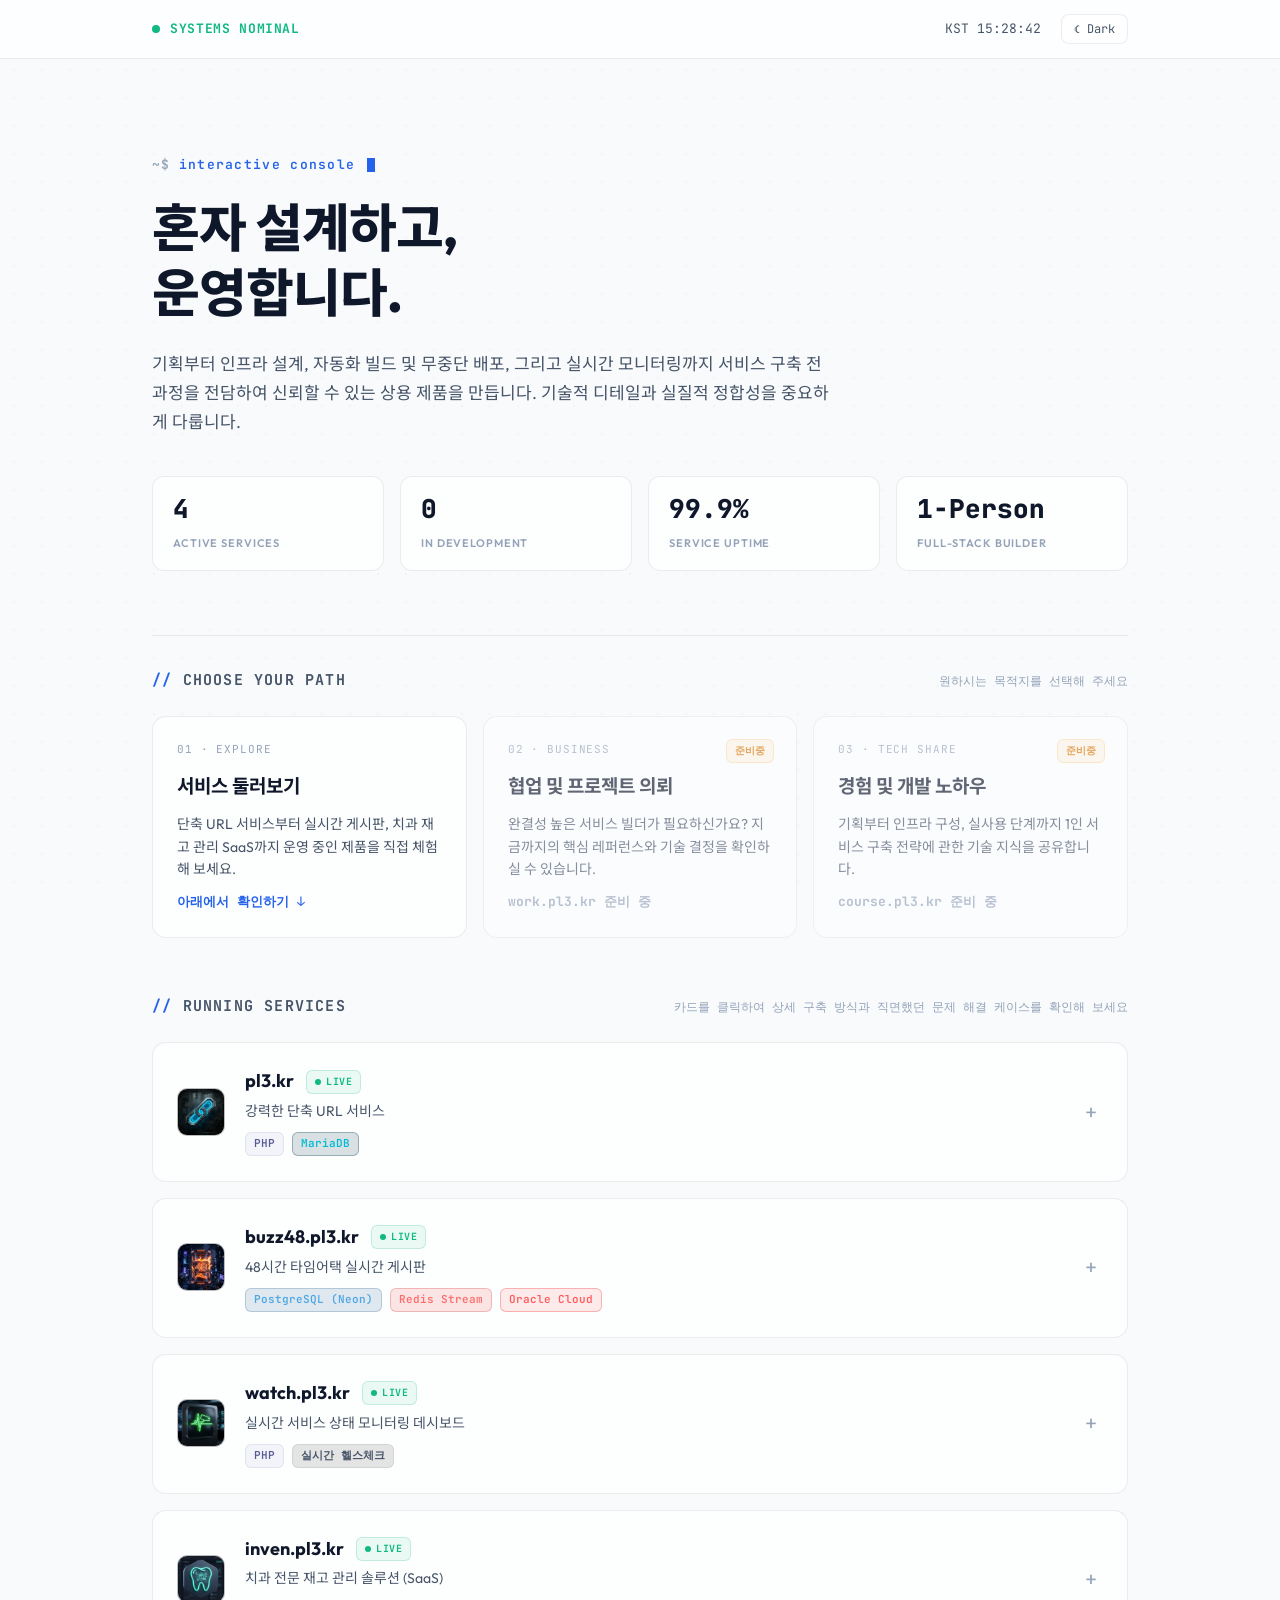
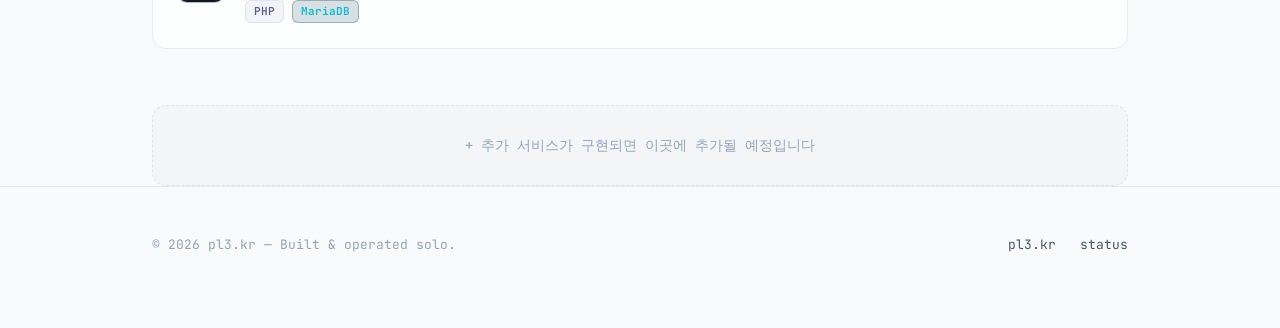
==== commit e6a2bf4f: "refactor: 히어로 헤드라인 문구 간결하게 정리" ====
--- a/index.html
+++ b/index.html
@@ -454,7 +454,7 @@
 <div class="wrap">
   <section class="hero">
     <div class="eyebrow">interactive console<span class="cursor"></span></div>
-    <h1>혼자 설계하고,<br>운영합니다. <span class="hl">4개의 서비스가 가동 중입니다.</span></h1>
+    <h1>혼자 설계하고,<br>운영합니다.</h1>
     <p>기획부터 인프라 설계, 자동화 빌드 및 무중단 배포, 그리고 실시간 모니터링까지 서비스 구축 전 과정을 전담하여 신뢰할 수 있는 상용 제품을 만듭니다. 기술적 디테일과 실질적 정합성을 중요하게 다룹니다.</p>
     <div class="stat-row">
       <div class="stat-card">
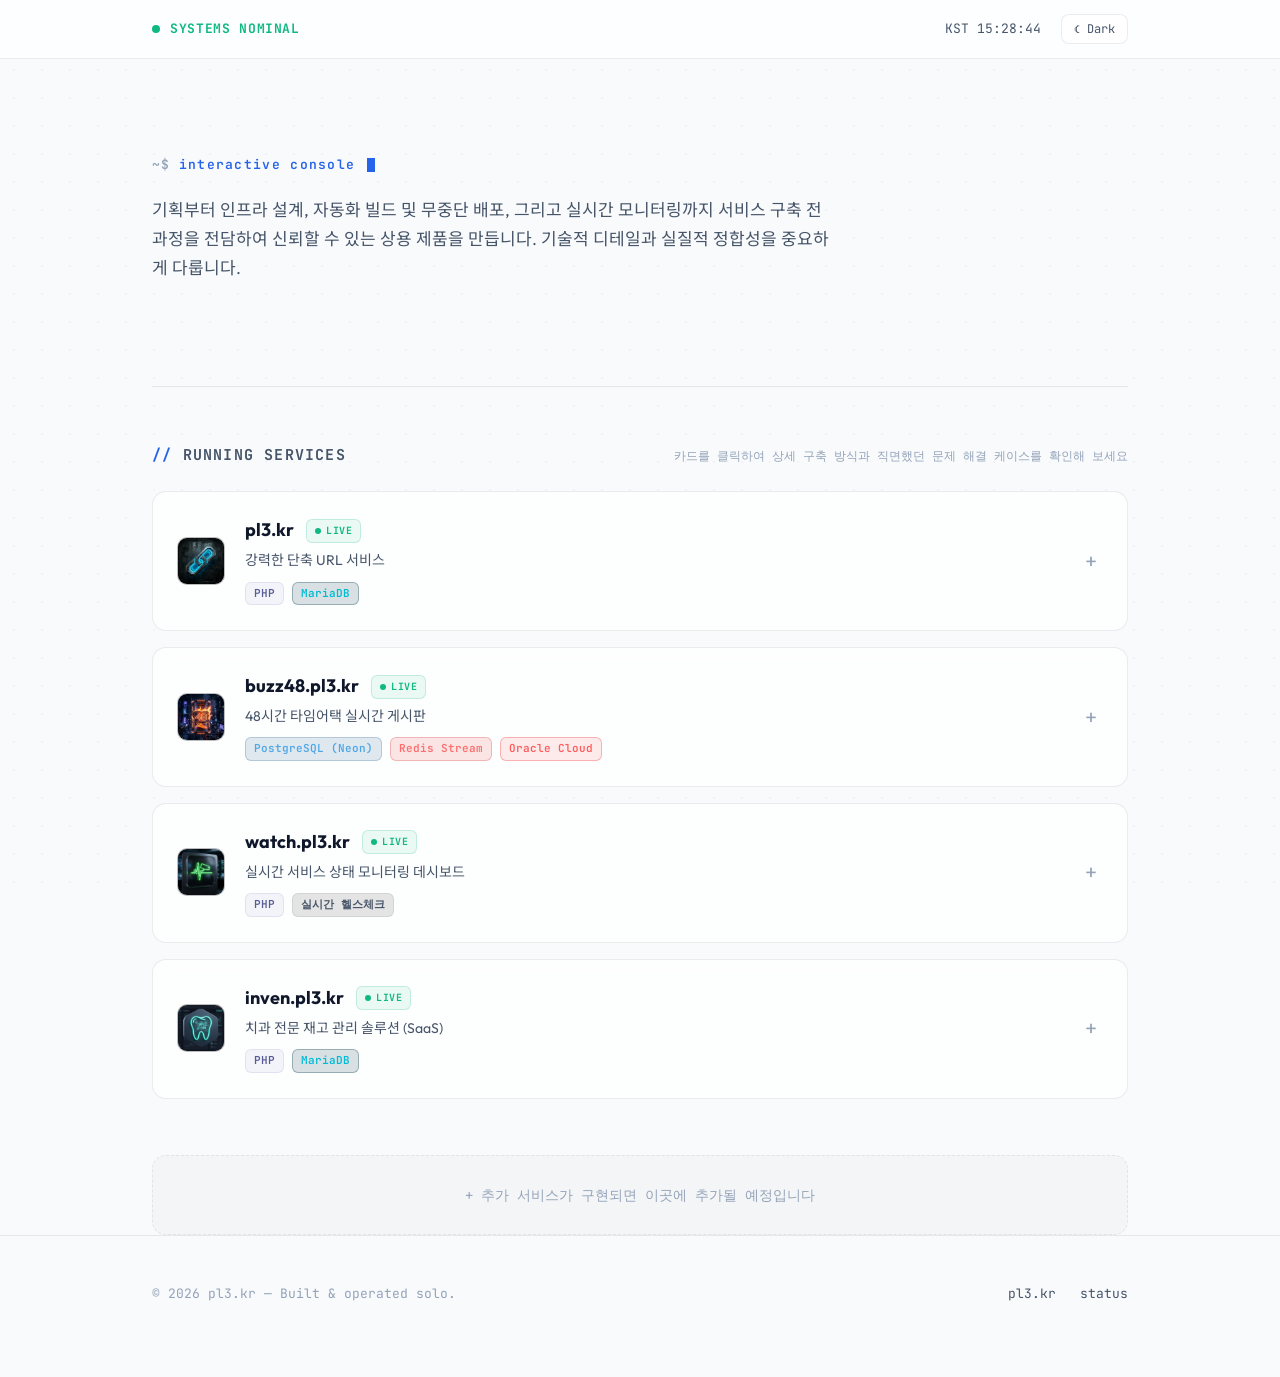
==== commit 4797de79: "fix: 삭제된 DOM 요소 참조로 인한 KST 시계 오작동 수정" ====
--- a/index.html
+++ b/index.html
@@ -454,55 +454,8 @@
 <div class="wrap">
   <section class="hero">
     <div class="eyebrow">interactive console<span class="cursor"></span></div>
-    <h1>혼자 설계하고,<br>운영합니다.</h1>
     <p>기획부터 인프라 설계, 자동화 빌드 및 무중단 배포, 그리고 실시간 모니터링까지 서비스 구축 전 과정을 전담하여 신뢰할 수 있는 상용 제품을 만듭니다. 기술적 디테일과 실질적 정합성을 중요하게 다룹니다.</p>
-    <div class="stat-row">
-      <div class="stat-card">
-        <b id="statLive">4</b>
-        <span>Active Services</span>
-      </div>
-      <div class="stat-card">
-        <b id="statDev">0</b>
-        <span>In Development</span>
-      </div>
-      <div class="stat-card">
-        <b>99.9%</b>
-        <span>Service Uptime</span>
-      </div>
-      <div class="stat-card">
-        <b>1-Person</b>
-        <span>Full-Stack Builder</span>
-      </div>
-    </div>
   </section>
-
-  <div class="section-head" style="padding-top: 32px;">
-    <h2>Choose Your Path</h2>
-    <small>원하시는 목적지를 선택해 주세요</small>
-  </div>
-
-  <div class="gateway">
-    <a class="gate-card" href="#services">
-      <span class="gate-icon">01 · Explore</span>
-      <span class="gate-title">서비스 둘러보기</span>
-      <p class="gate-desc">단축 URL 서비스부터 실시간 게시판, 치과 재고 관리 SaaS까지 운영 중인 제품을 직접 체험해 보세요.</p>
-      <span class="gate-cta">아래에서 확인하기 ↓</span>
-    </a>
-    <a class="gate-card soon" href="https://work.pl3.kr/" onclick="return false;">
-      <span class="soon-chip">준비중</span>
-      <span class="gate-icon">02 · Business</span>
-      <span class="gate-title">협업 및 프로젝트 의뢰</span>
-      <p class="gate-desc">완결성 높은 서비스 빌더가 필요하신가요? 지금까지의 핵심 레퍼런스와 기술 결정을 확인하실 수 있습니다.</p>
-      <span class="gate-cta">work.pl3.kr 준비 중</span>
-    </a>
-    <a class="gate-card soon" href="https://course.pl3.kr/" onclick="return false;">
-      <span class="soon-chip">준비중</span>
-      <span class="gate-icon">03 · Tech Share</span>
-      <span class="gate-title">경험 및 개발 노하우</span>
-      <p class="gate-desc">기획부터 인프라 구성, 실사용 단계까지 1인 서비스 구축 전략에 관한 기술 지식을 공유합니다.</p>
-      <span class="gate-cta">course.pl3.kr 준비 중</span>
-    </a>
-  </div>
 
   <div class="section-head" id="services">
     <h2>Running Services</h2>
@@ -662,9 +615,6 @@
   }
 }
 
-// Live Status Sync
-document.getElementById('statLive').textContent = projects.filter(p => p.status === 'live').length;
-document.getElementById('statDev').textContent = projects.filter(p => p.status === 'dev').length;
 
 // System Clock (KST)
 function tick(){
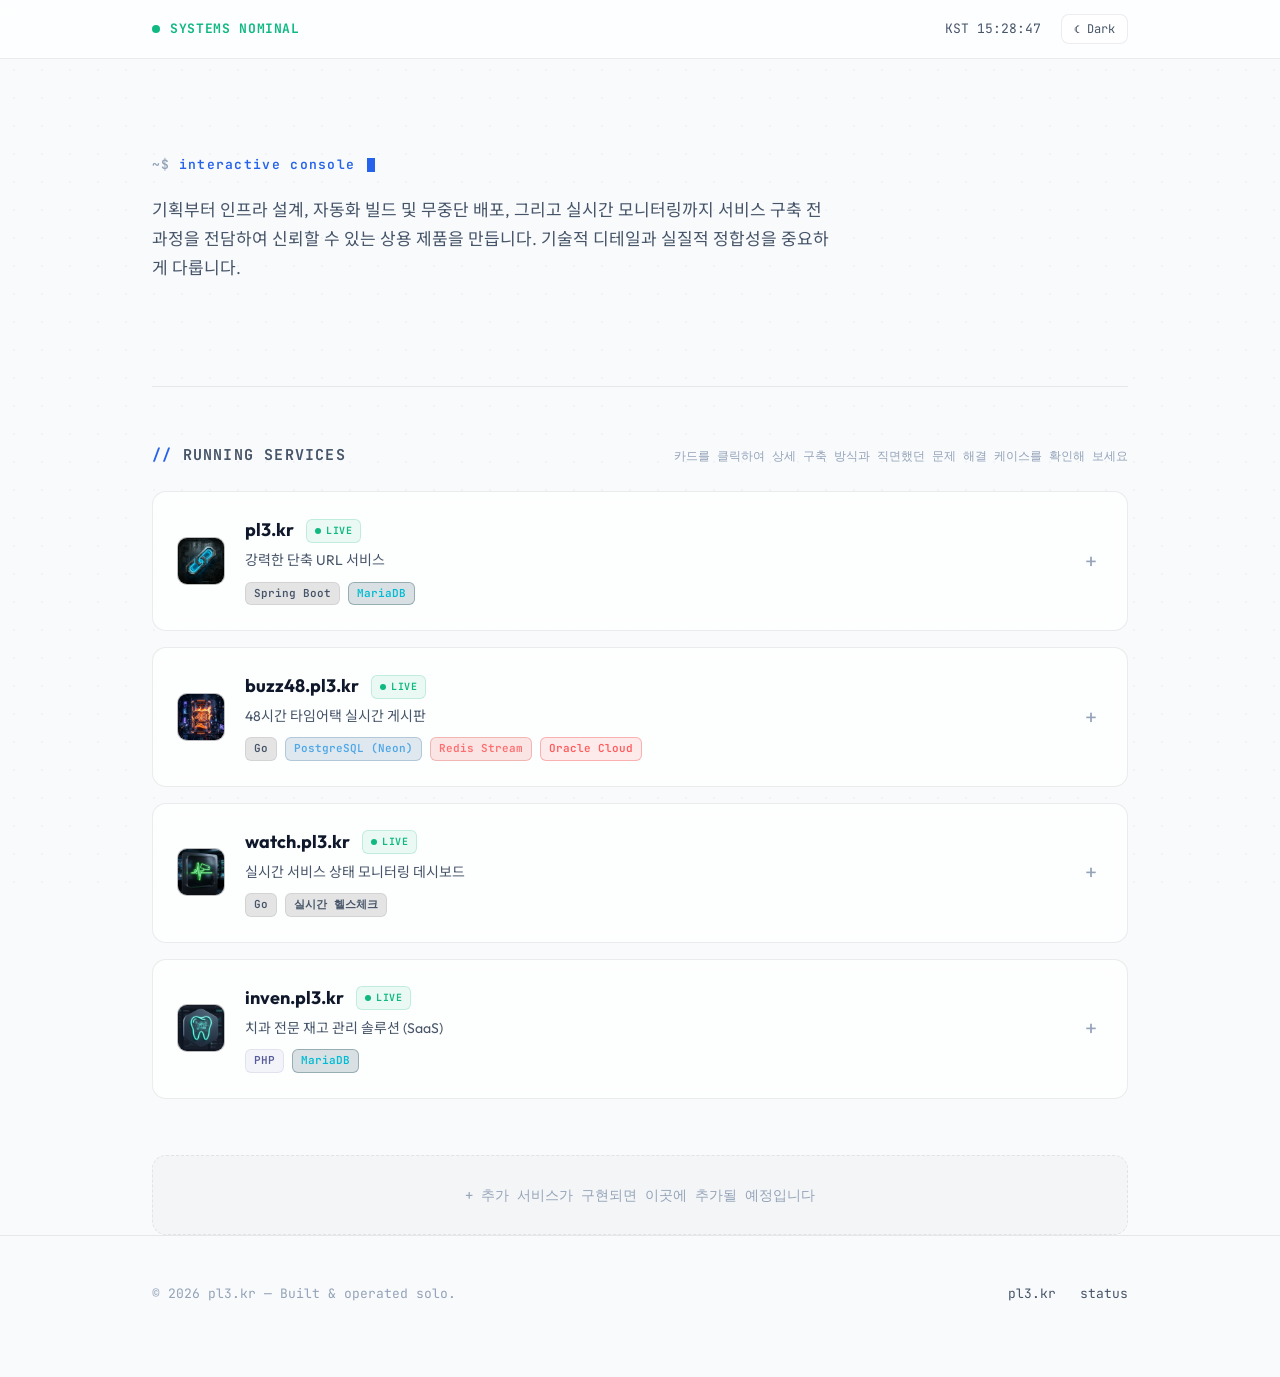
==== commit 072f75b5: "feat: 프로젝트 의뢰 전용 프리미엄 랜딩 페이지 work.html 구축" ====
--- a/index.html
+++ b/index.html
@@ -486,7 +486,7 @@
     url: "https://pl3.kr/",
     status: "live",
     logo: "assets/link_shortener.png",
-    stack: ["PHP", "MariaDB"],
+    stack: ["Spring Boot", "MariaDB"],
     problem: "긴 URL을 공유할 때 가독성이 떨어지며, 단순 공유 용도를 넘어 해당 링크가 언제, 얼마나 유입되었는지의 상세 통계를 정합성 있게 관측하기 어려웠습니다.",
     solution: "커스텀 슬러그(Slug) 매핑 시스템과 유입 통계 분석 모듈을 지원하는 고성능 단축 URL 엔진을 직접 개발하였습니다. pl3.kr 산하 모든 마이크로 서비스의 유입 분석 인프라로 긴밀히 통합 운영되고 있습니다.",
     impact: "독립된 분산 링크 유입 처리를 통해 포트폴리오 전반의 유입 유효성을 검증하는 중추 인프라로 작동하고 있습니다."
@@ -498,7 +498,7 @@
     url: "https://buzz48.pl3.kr/",
     status: "live",
     logo: "assets/time_attack_board.png",
-    stack: ["PostgreSQL (Neon)", "Redis Stream", "Oracle Cloud"],
+    stack: ["Go", "PostgreSQL (Neon)", "Redis Stream", "Oracle Cloud"],
     problem: "실시간성 피드가 핵심인 익명 커뮤니티에서 폭발적인 쓰기 트래픽에 대응하며, 게시물 노출 생명 주기(48시간) 내 동시 유입을 무손실 처리해야 하는 병목이 있었습니다.",
     solution: "Oracle Cloud 인프라에 Redis 캐싱 레이어 및 Redis Stream 메세징 큐를 자가 구축하여 데이터 정합성 비용을 줄였습니다. HOT 알고리즘에 슬라이딩 윈도우 방식을 결합하여 실시간 인기 피드를 산정하며, 신뢰 가능한 시간 연산을 위해 클라이언트와 서버 타임스탬프를 이중 유효성 검사합니다.",
     impact: "PostgreSQL 분산 아키텍처로 안전한 쓰기 분산을 구현했으며, 자체 구축 메모리 풀을 통해 클라우드 호스팅 인프라 비용을 최소화하였습니다."
@@ -510,7 +510,7 @@
     url: "https://watch.pl3.kr/",
     status: "live",
     logo: "assets/server_monitor.png",
-    stack: ["PHP", "실시간 헬스체크"],
+    stack: ["Go", "실시간 헬스체크"],
     problem: "다수의 독립 서버와 데이터베이스가 개별 인프라에 배포되어 있어, 복합 장애 발생 시 장애 원인 지점 규명과 모니터링 통합 대응이 신속하게 이루어지지 못했습니다.",
     solution: "pl3.kr 하위 전 서비스의 데몬 가동 상태와 엔드포인트 응답성 지표를 모니터링하는 상태 대시보드를 구축하였습니다. 상단 시스템 상태 바(Status Bar)가 본 엔진과 동기화되어 장애 징후 시각화를 자동화합니다.",
     impact: "복합 인프라 장애 발생 시 인지 및 조치 개시 시간을 5분 이내로 단축하는 통합 관제망을 확보하였습니다."
